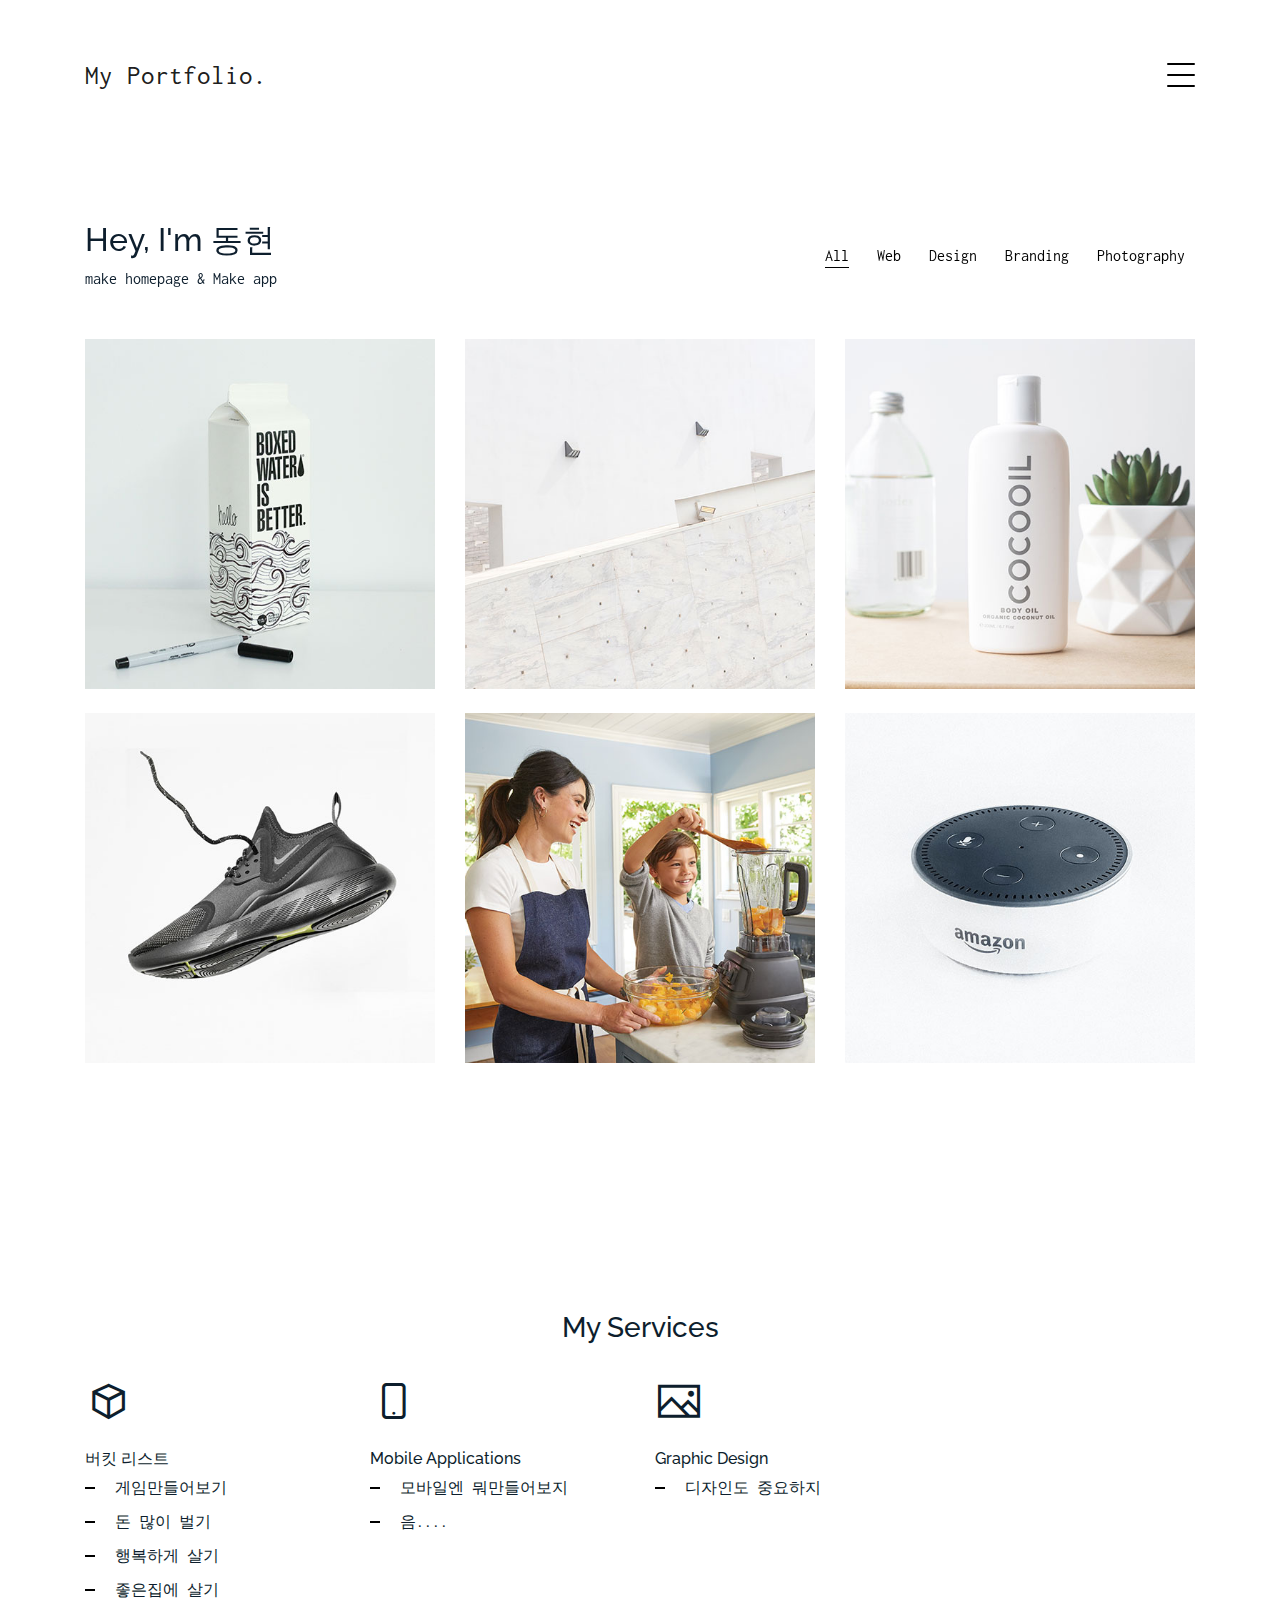
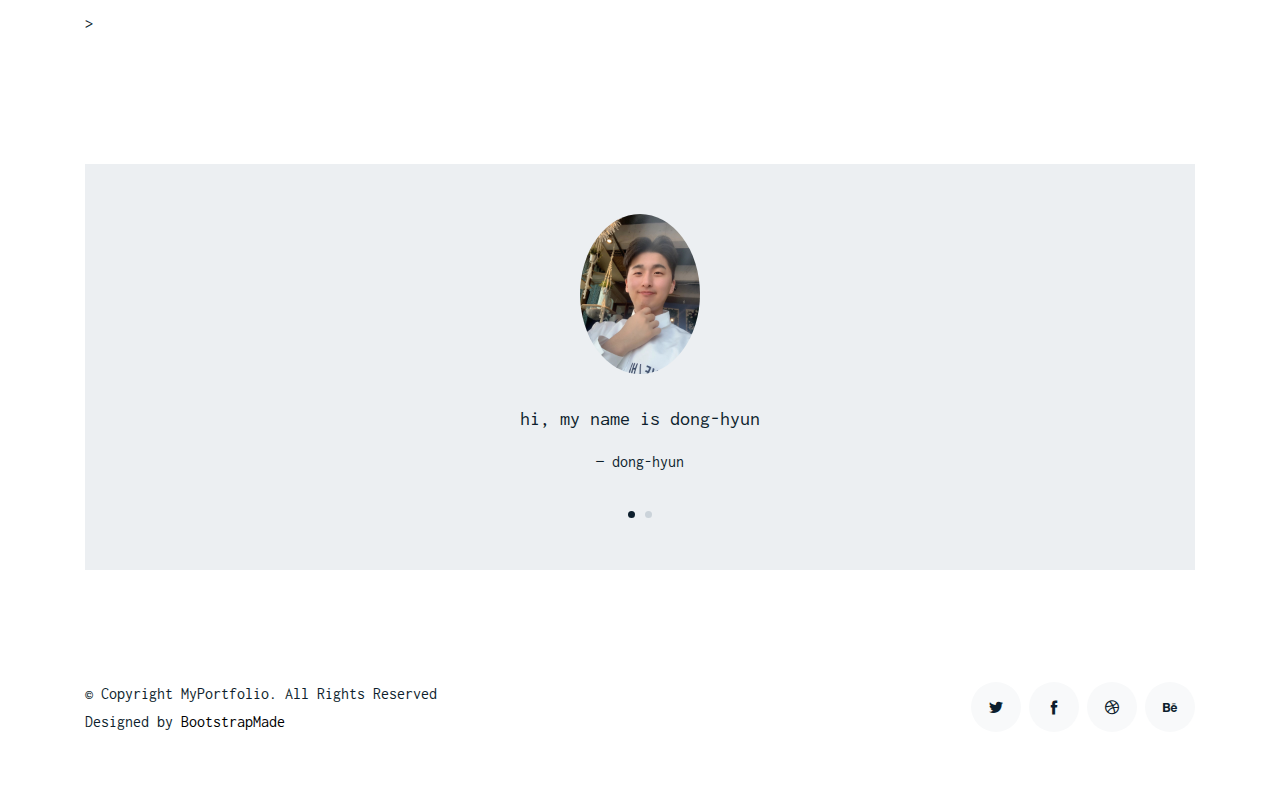
==== index.html @ f669f3fd "Update index.html" ====
<!DOCTYPE html>
<html lang="en">

<head>
  <meta charset="utf-8">
  <title>MyPortfolio</title>
  <meta content="width=device-width, initial-scale=1.0" name="viewport">
  <meta content="" name="keywords">
  <meta content="" name="description">

  <!-- Favicons -->
  <link href="img/favicon.png" rel="icon">
  <link href="img/apple-touch-icon.png" rel="apple-touch-icon">

  <!-- Google Fonts -->
  <link href="https://fonts.googleapis.com/css?family=Inconsolata:400,700|Raleway:400,700&display=swap"
    rel="stylesheet">

  <!-- Bootstrap CSS File -->
  <link href="vendor/bootstrap/css/bootstrap.min.css" rel="stylesheet">

  <!-- Vendor CSS Files -->
  <link href="vendor/icofont/icofont.min.css" rel="stylesheet">
  <link href="vendor/line-awesome/css/line-awesome.min.css" rel="stylesheet">
  <link href="vendor/aos/aos.css" rel="stylesheet">
  <link href="vendor/owlcarousel/assets/owl.carousel.min.css" rel="stylesheet">

  <!-- Template Main CSS File -->
  <link href="css/style.css" rel="stylesheet">

  <!-- =======================================================
    Template Name: MyPortfolio
    Template URL: https://bootstrapmade.com/myportfolio-bootstrap-portfolio-website-template/
    Author: BootstrapMade.com
    Author URL: https://bootstrapmade.com/
  ======================================================= -->
</head>

<body>

  <div class="collapse navbar-collapse custom-navmenu" id="main-navbar">
    <div class="container py-2 py-md-5">
      <div class="row align-items-start">
        <div class="col-md-2">
          <ul class="custom-menu">
            <li class="active"><a href="index.html">Home</a></li>
            <li><a href="about.html">About Me</a></li>
            <li><a href="services.html">Services</a></li>
            <li><a href="works.html">Works</a></li>
            <li><a href="contact.html">Contact</a></li>
          </ul>
        </div>
        <div class="col-md-6 d-none d-md-block  mr-auto">
          </div>
        </div>
        <div class="col-md-4 d-none d-md-block">
          <h3>Hire Me</h3>
         <p><a href="#">zmfktm12@naver.com</a></p>
        </div>
      </div>

    </div>
  </div>

  <nav class="navbar navbar-light custom-navbar">
    <div class="container">
      <a class="navbar-brand" href="index.html">My Portfolio.</a>

      <a href="#" class="burger" data-toggle="collapse" data-target="#main-navbar">
        <span></span>
      </a>

    </div>
  </nav>

  <main id="main">

    <div class="site-section site-portfolio">
      <div class="container">
        <div class="row mb-5 align-items-center">
          <div class="col-md-12 col-lg-6 mb-4 mb-lg-0" data-aos="fade-up">
            <h2>Hey, I'm 동현 </h2>
            <p class="mb-0"> make homepage &amp; Make app</p>
          </div>
          <div class="col-md-12 col-lg-6 text-left text-lg-right" data-aos="fade-up" data-aos-delay="100">
            <div id="filters" class="filters">
              <a href="#" data-filter="*" class="active">All</a>
              <a href="#" data-filter=".web">Web</a>
              <a href="#" data-filter=".design">Design</a>
              <a href="#" data-filter=".branding">Branding</a>
              <a href="#" data-filter=".photography">Photography</a>
            </div>
          </div>
        </div>
        <div id="portfolio-grid" class="row no-gutter" data-aos="fade-up" data-aos-delay="200">
          <div class="item web col-sm-6 col-md-4 col-lg-4 mb-4">
            <a href="work-single.html" class="item-wrap fancybox">
              <div class="work-info">
                <h3>Boxed Water</h3>
                <span>Web</span>
              </div>
              <img class="img-fluid" src="img/img_1.jpg">
            </a>
          </div>
          <div class="item photography col-sm-6 col-md-4 col-lg-4 mb-4">
            <a href="work-single.html" class="item-wrap fancybox">
              <div class="work-info">
                <h3>Build Indoo</h3>
                <span>Photography</span>
              </div>
              <img class="img-fluid" src="img/img_2.jpg">
            </a>
          </div>
          <div class="item branding col-sm-6 col-md-4 col-lg-4 mb-4">
            <a href="work-single.html" class="item-wrap fancybox">
              <div class="work-info">
                <h3>Cocooil</h3>
                <span>Branding</span>
              </div>
              <img class="img-fluid" src="img/img_3.jpg">
            </a>
          </div>
          <div class="item design col-sm-6 col-md-4 col-lg-4 mb-4">
            <a href="work-single.html" class="item-wrap fancybox">
              <div class="work-info">
                <h3>Nike Shoe</h3>
                <span>Design</span>
              </div>
              <img class="img-fluid" src="img/img_4.jpg">
            </a>
          </div>
          <div class="item photography col-sm-6 col-md-4 col-lg-4 mb-4">
            <a href="work-single.html" class="item-wrap fancybox">
              <div class="work-info">
                <h3>Kitchen Sink</h3>
                <span>Photography</span>
              </div>
              <img class="img-fluid" src="img/img_5.jpg">
            </a>
          </div>
          <div class="item branding col-sm-6 col-md-4 col-lg-4 mb-4">
            <a href="work-single.html" class="item-wrap fancybox">
              <div class="work-info">
                <h3>Amazon</h3>
                <span>brandingn</span>
              </div>
              <img class="img-fluid" src="img/img_6.jpg">
            </a>
          </div>
        </div>
      </div>
    </div>

    <div class="site-section">
      <div class="container">
        <div class="row justify-content-center text-center mb-4">
          <div class="col-5">
            <h3 class="h3 heading">My Services</h3>
          </div>
        </div>
        <div class="row">

          <div class="col-12 col-sm-6 col-md-6 col-lg-3">
            <span class="la la-cube la-3x mb-4"></span>
            <h4 class="h4 mb-2">버킷 리스트</h4>
            <ul class="list-unstyled list-line">
              <li>게임만들어보기</li>
              <li>돈 많이 벌기</li>
              <li>행복하게 살기</li>
              <li>좋은집에 살기</li>>
            </ul>
          </div>
          <div class="col-12 col-sm-6 col-md-6 col-lg-3">
            <span class="la la-mobile la-3x mb-4"></span>
            <h4 class="h4 mb-2">Mobile Applications</h4>
            <ul class="list-unstyled list-line">
              <li>모바일엔 뭐만들어보지</li>
              <li>음....</li>
            </ul>
          </div>
          <div class="col-12 col-sm-6 col-md-6 col-lg-3">
            <span class="la la-image la-3x mb-4"></span>
            <h4 class="h4 mb-2">Graphic Design</h4>
            <ul class="list-unstyled list-line">
              <li>디자인도 중요하지</li>
            </ul>
          </div>
        </div>
      </div>
    </div>

    <div class="site-section pt-0">
      <div class="container">

        <div class="owl-carousel testimonial-carousel">

          <div class="testimonial-wrap">
            <div class="testimonial">
              <img src="img/im.jpg" alt="Image" class="img-fluid">
              <blockquote>
                <p>hi, my name is dong-hyun</p>
              </blockquote>
              <p>&mdash; dong-hyun</p>
            </div>
          </div>

          <div class="testimonial-wrap">
            <div class="testimonial">
              <img src="img/you.png" alt="Image" class="img-fluid">
              <blockquote>
                <p>hi, my name is min-uk.</p>
              </blockquote>
              <p>&mdash; min-uk </p>
            </div>
          </div>

        </div>

      </div>
    </div>
  </main>
  <footer class="footer" role="contentinfo">
    <div class="container">
      <div class="row">
        <div class="col-sm-6">
          <p class="mb-1">&copy; Copyright MyPortfolio. All Rights Reserved</p>
          <div class="credits">
            <!--
              All the links in the footer should remain intact.
              You can delete the links only if you purchased the pro version.
              Licensing information: https://bootstrapmade.com/license/
              Purchase the pro version with working PHP/AJAX contact form: https://bootstrapmade.com/buy/?theme=MyPortfolio
            -->
            Designed by <a href="https://bootstrapmade.com/">BootstrapMade</a>
          </div>
        </div>
        <div class="col-sm-6 social text-md-right">
          <a href="#"><span class="icofont-twitter"></span></a>
          <a href="#"><span class="icofont-facebook"></span></a>
          <a href="#"><span class="icofont-dribbble"></span></a>
          <a href="#"><span class="icofont-behance"></span></a>
        </div>
      </div>
    </div>
  </footer>

  <!-- Vendor JS Files -->
  <script src="vendor/jquery/jquery.min.js"></script>
  <script src="vendor/jquery/jquery-migrate.min.js"></script>
  <script src="vendor/bootstrap/js/bootstrap.min.js"></script>
  <script src="vendor/easing/easing.min.js"></script>
  <script src="vendor/php-email-form/validate.js"></script>
  <script src="vendor/isotope/isotope.pkgd.min.js"></script>
  <script src="vendor/aos/aos.js"></script>
  <script src="vendor/owlcarousel/owl.carousel.min.js"></script>

  <!-- Template Main JS File -->
  <script src="js/main.js"></script>

</body>

</html>
---- vendor/line-awesome/css/line-awesome.min.css ----
.la,.lab,.lad,.lal,.lar,.las{-moz-osx-font-smoothing:grayscale;-webkit-font-smoothing:antialiased;display:inline-block;font-style:normal;font-variant:normal;text-rendering:auto;line-height:1}.la-lg{font-size:1.33333em;line-height:.75em;vertical-align:-.0667em}.la-xs{font-size:.75em}.la-sm{font-size:.875em}.la-1x{font-size:1em}.la-2x{font-size:2em}.la-3x{font-size:3em}.la-4x{font-size:4em}.la-5x{font-size:5em}.la-6x{font-size:6em}.la-7x{font-size:7em}.la-8x{font-size:8em}.la-9x{font-size:9em}.la-10x{font-size:10em}.la-fw{text-align:center;width:1.25em}.la-ul{list-style-type:none;margin-left:2.5em;padding-left:0}.la-ul>li{position:relative}.la-li{left:-2em;position:absolute;text-align:center;width:2em;line-height:inherit}.la-border{border:solid .08em #eee;border-radius:.1em;padding:.2em .25em .15em}.la-pull-left{float:left}.la-pull-right{float:right}.la.la-pull-left,.lab.la-pull-left,.lal.la-pull-left,.lar.la-pull-left,.las.la-pull-left{margin-right:.3em}.la.la-pull-right,.lab.la-pull-right,.lal.la-pull-right,.lar.la-pull-right,.las.la-pull-right{margin-left:.3em}.la-spin{-webkit-animation:la-spin 2s infinite linear;animation:la-spin 2s infinite linear}.la-pulse{-webkit-animation:la-spin 1s infinite steps(8);animation:la-spin 1s infinite steps(8)}@-webkit-keyframes la-spin{0%{-webkit-transform:rotate(0);transform:rotate(0)}100%{-webkit-transform:rotate(360deg);transform:rotate(360deg)}}@keyframes la-spin{0%{-webkit-transform:rotate(0);transform:rotate(0)}100%{-webkit-transform:rotate(360deg);transform:rotate(360deg)}}.la-rotate-90{-webkit-transform:rotate(90deg);transform:rotate(90deg)}.la-rotate-180{-webkit-transform:rotate(180deg);transform:rotate(180deg)}.la-rotate-270{-webkit-transform:rotate(270deg);transform:rotate(270deg)}.la-flip-horizontal{-webkit-transform:scale(-1,1);transform:scale(-1,1)}.la-flip-vertical{-webkit-transform:scale(1,-1);transform:scale(1,-1)}.la-flip-both,.la-flip-horizontal.la-flip-vertical{-webkit-transform:scale(-1,-1);transform:scale(-1,-1)}:root .la-flip-both,:root .la-flip-horizontal,:root .la-flip-vertical,:root .la-rotate-180,:root .la-rotate-270,:root .la-rotate-90{-webkit-filter:none;filter:none}.la-stack{display:inline-block;height:2em;line-height:2em;position:relative;vertical-align:middle;width:2.5em}.la-stack-1x,.la-stack-2x{left:0;position:absolute;text-align:center;width:100%}.la-stack-1x{line-height:inherit}.la-stack-2x{font-size:2em}.la-inverse{color:#fff}.la-500px:before{content:"\f26e"}.la-accessible-icon:before{content:"\f368"}.la-accusoft:before{content:"\f369"}.la-acquisitions-incorporated:before{content:"\f6af"}.la-ad:before{content:"\f641"}.la-address-book:before{content:"\f2b9"}.la-address-card:before{content:"\f2bb"}.la-adjust:before{content:"\f042"}.la-adn:before{content:"\f170"}.la-adobe:before{content:"\f778"}.la-adversal:before{content:"\f36a"}.la-affiliatetheme:before{content:"\f36b"}.la-air-freshener:before{content:"\f5d0"}.la-airbnb:before{content:"\f834"}.la-algolia:before{content:"\f36c"}.la-align-center:before{content:"\f037"}.la-align-justify:before{content:"\f039"}.la-align-left:before{content:"\f036"}.la-align-right:before{content:"\f038"}.la-alipay:before{content:"\f642"}.la-allergies:before{content:"\f461"}.la-amazon:before{content:"\f270"}.la-amazon-pay:before{content:"\f42c"}.la-ambulance:before{content:"\f0f9"}.la-american-sign-language-interpreting:before{content:"\f2a3"}.la-amilia:before{content:"\f36d"}.la-anchor:before{content:"\f13d"}.la-android:before{content:"\f17b"}.la-angellist:before{content:"\f209"}.la-angle-double-down:before{content:"\f103"}.la-angle-double-left:before{content:"\f100"}.la-angle-double-right:before{content:"\f101"}.la-angle-double-up:before{content:"\f102"}.la-angle-down:before{content:"\f107"}.la-angle-left:before{content:"\f104"}.la-angle-right:before{content:"\f105"}.la-angle-up:before{content:"\f106"}.la-angry:before{content:"\f556"}.la-angrycreative:before{content:"\f36e"}.la-angular:before{content:"\f420"}.la-ankh:before{content:"\f644"}.la-app-store:before{content:"\f36f"}.la-app-store-ios:before{content:"\f370"}.la-apper:before{content:"\f371"}.la-apple:before{content:"\f179"}.la-apple-alt:before{content:"\f5d1"}.la-apple-pay:before{content:"\f415"}.la-archive:before{content:"\f187"}.la-archway:before{content:"\f557"}.la-arrow-alt-circle-down:before{content:"\f358"}.la-arrow-alt-circle-left:before{content:"\f359"}.la-arrow-alt-circle-right:before{content:"\f35a"}.la-arrow-alt-circle-up:before{content:"\f35b"}.la-arrow-circle-down:before{content:"\f0ab"}.la-arrow-circle-left:before{content:"\f0a8"}.la-arrow-circle-right:before{content:"\f0a9"}.la-arrow-circle-up:before{content:"\f0aa"}.la-arrow-down:before{content:"\f063"}.la-arrow-left:before{content:"\f060"}.la-arrow-right:before{content:"\f061"}.la-arrow-up:before{content:"\f062"}.la-arrows-alt:before{content:"\f0b2"}.la-arrows-alt-h:before{content:"\f337"}.la-arrows-alt-v:before{content:"\f338"}.la-artstation:before{content:"\f77a"}.la-assistive-listening-systems:before{content:"\f2a2"}.la-asterisk:before{content:"\f069"}.la-asymmetrik:before{content:"\f372"}.la-at:before{content:"\f1fa"}.la-atlas:before{content:"\f558"}.la-atlassian:before{content:"\f77b"}.la-atom:before{content:"\f5d2"}.la-audible:before{content:"\f373"}.la-audio-description:before{content:"\f29e"}.la-autoprefixer:before{content:"\f41c"}.la-avianex:before{content:"\f374"}.la-aviato:before{content:"\f421"}.la-award:before{content:"\f559"}.la-aws:before{content:"\f375"}.la-baby:before{content:"\f77c"}.la-baby-carriage:before{content:"\f77d"}.la-backspace:before{content:"\f55a"}.la-backward:before{content:"\f04a"}.la-bacon:before{content:"\f7e5"}.la-balance-scale:before{content:"\f24e"}.la-balance-scale-left:before{content:"\f515"}.la-balance-scale-right:before{content:"\f516"}.la-ban:before{content:"\f05e"}.la-band-aid:before{content:"\f462"}.la-bandcamp:before{content:"\f2d5"}.la-barcode:before{content:"\f02a"}.la-bars:before{content:"\f0c9"}.la-baseball-ball:before{content:"\f433"}.la-basketball-ball:before{content:"\f434"}.la-bath:before{content:"\f2cd"}.la-battery-empty:before{content:"\f244"}.la-battery-full:before{content:"\f240"}.la-battery-half:before{content:"\f242"}.la-battery-quarter:before{content:"\f243"}.la-battery-three-quarters:before{content:"\f241"}.la-battle-net:before{content:"\f835"}.la-bed:before{content:"\f236"}.la-beer:before{content:"\f0fc"}.la-behance:before{content:"\f1b4"}.la-behance-square:before{content:"\f1b5"}.la-bell:before{content:"\f0f3"}.la-bell-slash:before{content:"\f1f6"}.la-bezier-curve:before{content:"\f55b"}.la-bible:before{content:"\f647"}.la-bicycle:before{content:"\f206"}.la-biking:before{content:"\f84a"}.la-bimobject:before{content:"\f378"}.la-binoculars:before{content:"\f1e5"}.la-biohazard:before{content:"\f780"}.la-birthday-cake:before{content:"\f1fd"}.la-bitbucket:before{content:"\f171"}.la-bitcoin:before{content:"\f379"}.la-bity:before{content:"\f37a"}.la-black-tie:before{content:"\f27e"}.la-blackberry:before{content:"\f37b"}.la-blender:before{content:"\f517"}.la-blender-phone:before{content:"\f6b6"}.la-blind:before{content:"\f29d"}.la-blog:before{content:"\f781"}.la-blogger:before{content:"\f37c"}.la-blogger-b:before{content:"\f37d"}.la-bluetooth:before{content:"\f293"}.la-bluetooth-b:before{content:"\f294"}.la-bold:before{content:"\f032"}.la-bolt:before{content:"\f0e7"}.la-bomb:before{content:"\f1e2"}.la-bone:before{content:"\f5d7"}.la-bong:before{content:"\f55c"}.la-book:before{content:"\f02d"}.la-book-dead:before{content:"\f6b7"}.la-book-medical:before{content:"\f7e6"}.la-book-open:before{content:"\f518"}.la-book-reader:before{content:"\f5da"}.la-bookmark:before{content:"\f02e"}.la-bootstrap:before{content:"\f836"}.la-border-all:before{content:"\f84c"}.la-border-none:before{content:"\f850"}.la-border-style:before{content:"\f853"}.la-bowling-ball:before{content:"\f436"}.la-box:before{content:"\f466"}.la-box-open:before{content:"\f49e"}.la-boxes:before{content:"\f468"}.la-braille:before{content:"\f2a1"}.la-brain:before{content:"\f5dc"}.la-bread-slice:before{content:"\f7ec"}.la-briefcase:before{content:"\f0b1"}.la-briefcase-medical:before{content:"\f469"}.la-broadcast-tower:before{content:"\f519"}.la-broom:before{content:"\f51a"}.la-brush:before{content:"\f55d"}.la-btc:before{content:"\f15a"}.la-buffer:before{content:"\f837"}.la-bug:before{content:"\f188"}.la-building:before{content:"\f1ad"}.la-bullhorn:before{content:"\f0a1"}.la-bullseye:before{content:"\f140"}.la-burn:before{content:"\f46a"}.la-buromobelexperte:before{content:"\f37f"}.la-bus:before{content:"\f207"}.la-bus-alt:before{content:"\f55e"}.la-business-time:before{content:"\f64a"}.la-buy-n-large:before{content:"\f8a6"}.la-buysellads:before{content:"\f20d"}.la-calculator:before{content:"\f1ec"}.la-calendar:before{content:"\f133"}.la-calendar-alt:before{content:"\f073"}.la-calendar-check:before{content:"\f274"}.la-calendar-day:before{content:"\f783"}.la-calendar-minus:before{content:"\f272"}.la-calendar-plus:before{content:"\f271"}.la-calendar-times:before{content:"\f273"}.la-calendar-week:before{content:"\f784"}.la-camera:before{content:"\f030"}.la-camera-retro:before{content:"\f083"}.la-campground:before{content:"\f6bb"}.la-canadian-maple-leaf:before{content:"\f785"}.la-candy-cane:before{content:"\f786"}.la-cannabis:before{content:"\f55f"}.la-capsules:before{content:"\f46b"}.la-car:before{content:"\f1b9"}.la-car-alt:before{content:"\f5de"}.la-car-battery:before{content:"\f5df"}.la-car-crash:before{content:"\f5e1"}.la-car-side:before{content:"\f5e4"}.la-caret-down:before{content:"\f0d7"}.la-caret-left:before{content:"\f0d9"}.la-caret-right:before{content:"\f0da"}.la-caret-square-down:before{content:"\f150"}.la-caret-square-left:before{content:"\f191"}.la-caret-square-right:before{content:"\f152"}.la-caret-square-up:before{content:"\f151"}.la-caret-up:before{content:"\f0d8"}.la-carrot:before{content:"\f787"}.la-cart-arrow-down:before{content:"\f218"}.la-cart-plus:before{content:"\f217"}.la-cash-register:before{content:"\f788"}.la-cat:before{content:"\f6be"}.la-cc-amazon-pay:before{content:"\f42d"}.la-cc-amex:before{content:"\f1f3"}.la-cc-apple-pay:before{content:"\f416"}.la-cc-diners-club:before{content:"\f24c"}.la-cc-discover:before{content:"\f1f2"}.la-cc-jcb:before{content:"\f24b"}.la-cc-mastercard:before{content:"\f1f1"}.la-cc-paypal:before{content:"\f1f4"}.la-cc-stripe:before{content:"\f1f5"}.la-cc-visa:before{content:"\f1f0"}.la-centercode:before{content:"\f380"}.la-centos:before{content:"\f789"}.la-certificate:before{content:"\f0a3"}.la-chair:before{content:"\f6c0"}.la-chalkboard:before{content:"\f51b"}.la-chalkboard-teacher:before{content:"\f51c"}.la-charging-station:before{content:"\f5e7"}.la-chart-area:before{content:"\f1fe"}.la-chart-bar:before{content:"\f080"}.la-chart-line:before{content:"\f201"}.la-chart-pie:before{content:"\f200"}.la-check:before{content:"\f00c"}.la-check-circle:before{content:"\f058"}.la-check-double:before{content:"\f560"}.la-check-square:before{content:"\f14a"}.la-cheese:before{content:"\f7ef"}.la-chess:before{content:"\f439"}.la-chess-bishop:before{content:"\f43a"}.la-chess-board:before{content:"\f43c"}.la-chess-king:before{content:"\f43f"}.la-chess-knight:before{content:"\f441"}.la-chess-pawn:before{content:"\f443"}.la-chess-queen:before{content:"\f445"}.la-chess-rook:before{content:"\f447"}.la-chevron-circle-down:before{content:"\f13a"}.la-chevron-circle-left:before{content:"\f137"}.la-chevron-circle-right:before{content:"\f138"}.la-chevron-circle-up:before{content:"\f139"}.la-chevron-down:before{content:"\f078"}.la-chevron-left:before{content:"\f053"}.la-chevron-right:before{content:"\f054"}.la-chevron-up:before{content:"\f077"}.la-child:before{content:"\f1ae"}.la-chrome:before{content:"\f268"}.la-chromecast:before{content:"\f838"}.la-church:before{content:"\f51d"}.la-circle:before{content:"\f111"}.la-circle-notch:before{content:"\f1ce"}.la-city:before{content:"\f64f"}.la-clinic-medical:before{content:"\f7f2"}.la-clipboard:before{content:"\f328"}.la-clipboard-check:before{content:"\f46c"}.la-clipboard-list:before{content:"\f46d"}.la-clock:before{content:"\f017"}.la-clone:before{content:"\f24d"}.la-closed-captioning:before{content:"\f20a"}.la-cloud:before{content:"\f0c2"}.la-cloud-download-alt:before{content:"\f381"}.la-cloud-meatball:before{content:"\f73b"}.la-cloud-moon:before{content:"\f6c3"}.la-cloud-moon-rain:before{content:"\f73c"}.la-cloud-rain:before{content:"\f73d"}.la-cloud-showers-heavy:before{content:"\f740"}.la-cloud-sun:before{content:"\f6c4"}.la-cloud-sun-rain:before{content:"\f743"}.la-cloud-upload-alt:before{content:"\f382"}.la-cloudscale:before{content:"\f383"}.la-cloudsmith:before{content:"\f384"}.la-cloudversify:before{content:"\f385"}.la-cocktail:before{content:"\f561"}.la-code:before{content:"\f121"}.la-code-branch:before{content:"\f126"}.la-codepen:before{content:"\f1cb"}.la-codiepie:before{content:"\f284"}.la-coffee:before{content:"\f0f4"}.la-cog:before{content:"\f013"}.la-cogs:before{content:"\f085"}.la-coins:before{content:"\f51e"}.la-columns:before{content:"\f0db"}.la-comment:before{content:"\f075"}.la-comment-alt:before{content:"\f27a"}.la-comment-dollar:before{content:"\f651"}.la-comment-dots:before{content:"\f4ad"}.la-comment-medical:before{content:"\f7f5"}.la-comment-slash:before{content:"\f4b3"}.la-comments:before{content:"\f086"}.la-comments-dollar:before{content:"\f653"}.la-compact-disc:before{content:"\f51f"}.la-compass:before{content:"\f14e"}.la-compress:before{content:"\f066"}.la-compress-arrows-alt:before{content:"\f78c"}.la-concierge-bell:before{content:"\f562"}.la-confluence:before{content:"\f78d"}.la-connectdevelop:before{content:"\f20e"}.la-contao:before{content:"\f26d"}.la-cookie:before{content:"\f563"}.la-cookie-bite:before{content:"\f564"}.la-copy:before{content:"\f0c5"}.la-copyright:before{content:"\f1f9"}.la-cotton-bureau:before{content:"\f89e"}.la-couch:before{content:"\f4b8"}.la-cpanel:before{content:"\f388"}.la-creative-commons:before{content:"\f25e"}.la-creative-commons-by:before{content:"\f4e7"}.la-creative-commons-nc:before{content:"\f4e8"}.la-creative-commons-nc-eu:before{content:"\f4e9"}.la-creative-commons-nc-jp:before{content:"\f4ea"}.la-creative-commons-nd:before{content:"\f4eb"}.la-creative-commons-pd:before{content:"\f4ec"}.la-creative-commons-pd-alt:before{content:"\f4ed"}.la-creative-commons-remix:before{content:"\f4ee"}.la-creative-commons-sa:before{content:"\f4ef"}.la-creative-commons-sampling:before{content:"\f4f0"}.la-creative-commons-sampling-plus:before{content:"\f4f1"}.la-creative-commons-share:before{content:"\f4f2"}.la-creative-commons-zero:before{content:"\f4f3"}.la-credit-card:before{content:"\f09d"}.la-critical-role:before{content:"\f6c9"}.la-crop:before{content:"\f125"}.la-crop-alt:before{content:"\f565"}.la-cross:before{content:"\f654"}.la-crosshairs:before{content:"\f05b"}.la-crow:before{content:"\f520"}.la-crown:before{content:"\f521"}.la-crutch:before{content:"\f7f7"}.la-css3:before{content:"\f13c"}.la-css3-alt:before{content:"\f38b"}.la-cube:before{content:"\f1b2"}.la-cubes:before{content:"\f1b3"}.la-cut:before{content:"\f0c4"}.la-cuttlefish:before{content:"\f38c"}.la-d-and-d:before{content:"\f38d"}.la-d-and-d-beyond:before{content:"\f6ca"}.la-dashcube:before{content:"\f210"}.la-database:before{content:"\f1c0"}.la-deaf:before{content:"\f2a4"}.la-delicious:before{content:"\f1a5"}.la-democrat:before{content:"\f747"}.la-deploydog:before{content:"\f38e"}.la-deskpro:before{content:"\f38f"}.la-desktop:before{content:"\f108"}.la-dev:before{content:"\f6cc"}.la-deviantart:before{content:"\f1bd"}.la-dharmachakra:before{content:"\f655"}.la-dhl:before{content:"\f790"}.la-diagnoses:before{content:"\f470"}.la-diaspora:before{content:"\f791"}.la-dice:before{content:"\f522"}.la-dice-d20:before{content:"\f6cf"}.la-dice-d6:before{content:"\f6d1"}.la-dice-five:before{content:"\f523"}.la-dice-four:before{content:"\f524"}.la-dice-one:before{content:"\f525"}.la-dice-six:before{content:"\f526"}.la-dice-three:before{content:"\f527"}.la-dice-two:before{content:"\f528"}.la-digg:before{content:"\f1a6"}.la-digital-ocean:before{content:"\f391"}.la-digital-tachograph:before{content:"\f566"}.la-directions:before{content:"\f5eb"}.la-discord:before{content:"\f392"}.la-discourse:before{content:"\f393"}.la-divide:before{content:"\f529"}.la-dizzy:before{content:"\f567"}.la-dna:before{content:"\f471"}.la-dochub:before{content:"\f394"}.la-docker:before{content:"\f395"}.la-dog:before{content:"\f6d3"}.la-dollar-sign:before{content:"\f155"}.la-dolly:before{content:"\f472"}.la-dolly-flatbed:before{content:"\f474"}.la-donate:before{content:"\f4b9"}.la-door-closed:before{content:"\f52a"}.la-door-open:before{content:"\f52b"}.la-dot-circle:before{content:"\f192"}.la-dove:before{content:"\f4ba"}.la-download:before{content:"\f019"}.la-draft2digital:before{content:"\f396"}.la-drafting-compass:before{content:"\f568"}.la-dragon:before{content:"\f6d5"}.la-draw-polygon:before{content:"\f5ee"}.la-dribbble:before{content:"\f17d"}.la-dribbble-square:before{content:"\f397"}.la-dropbox:before{content:"\f16b"}.la-drum:before{content:"\f569"}.la-drum-steelpan:before{content:"\f56a"}.la-drumstick-bite:before{content:"\f6d7"}.la-drupal:before{content:"\f1a9"}.la-dumbbell:before{content:"\f44b"}.la-dumpster:before{content:"\f793"}.la-dumpster-fire:before{content:"\f794"}.la-dungeon:before{content:"\f6d9"}.la-dyalog:before{content:"\f399"}.la-earlybirds:before{content:"\f39a"}.la-ebay:before{content:"\f4f4"}.la-edge:before{content:"\f282"}.la-edit:before{content:"\f044"}.la-egg:before{content:"\f7fb"}.la-eject:before{content:"\f052"}.la-elementor:before{content:"\f430"}.la-ellipsis-h:before{content:"\f141"}.la-ellipsis-v:before{content:"\f142"}.la-ello:before{content:"\f5f1"}.la-ember:before{content:"\f423"}.la-empire:before{content:"\f1d1"}.la-envelope:before{content:"\f0e0"}.la-envelope-open:before{content:"\f2b6"}.la-envelope-open-text:before{content:"\f658"}.la-envelope-square:before{content:"\f199"}.la-envira:before{content:"\f299"}.la-equals:before{content:"\f52c"}.la-eraser:before{content:"\f12d"}.la-erlang:before{content:"\f39d"}.la-ethereum:before{content:"\f42e"}.la-ethernet:before{content:"\f796"}.la-etsy:before{content:"\f2d7"}.la-euro-sign:before{content:"\f153"}.la-evernote:before{content:"\f839"}.la-exchange-alt:before{content:"\f362"}.la-exclamation:before{content:"\f12a"}.la-exclamation-circle:before{content:"\f06a"}.la-exclamation-triangle:before{content:"\f071"}.la-expand:before{content:"\f065"}.la-expand-arrows-alt:before{content:"\f31e"}.la-expeditedssl:before{content:"\f23e"}.la-external-link-alt:before{content:"\f35d"}.la-external-link-square-alt:before{content:"\f360"}.la-eye:before{content:"\f06e"}.la-eye-dropper:before{content:"\f1fb"}.la-eye-slash:before{content:"\f070"}.la-facebook:before{content:"\f09a"}.la-facebook-f:before{content:"\f39e"}.la-facebook-messenger:before{content:"\f39f"}.la-facebook-square:before{content:"\f082"}.la-fan:before{content:"\f863"}.la-fantasy-flight-games:before{content:"\f6dc"}.la-fast-backward:before{content:"\f049"}.la-fast-forward:before{content:"\f050"}.la-fax:before{content:"\f1ac"}.la-feather:before{content:"\f52d"}.la-feather-alt:before{content:"\f56b"}.la-fedex:before{content:"\f797"}.la-fedora:before{content:"\f798"}.la-female:before{content:"\f182"}.la-fighter-jet:before{content:"\f0fb"}.la-figma:before{content:"\f799"}.la-file:before{content:"\f15b"}.la-file-alt:before{content:"\f15c"}.la-file-archive:before{content:"\f1c6"}.la-file-audio:before{content:"\f1c7"}.la-file-code:before{content:"\f1c9"}.la-file-contract:before{content:"\f56c"}.la-file-csv:before{content:"\f6dd"}.la-file-download:before{content:"\f56d"}.la-file-excel:before{content:"\f1c3"}.la-file-export:before{content:"\f56e"}.la-file-image:before{content:"\f1c5"}.la-file-import:before{content:"\f56f"}.la-file-invoice:before{content:"\f570"}.la-file-invoice-dollar:before{content:"\f571"}.la-file-medical:before{content:"\f477"}.la-file-medical-alt:before{content:"\f478"}.la-file-pdf:before{content:"\f1c1"}.la-file-powerpoint:before{content:"\f1c4"}.la-file-prescription:before{content:"\f572"}.la-file-signature:before{content:"\f573"}.la-file-upload:before{content:"\f574"}.la-file-video:before{content:"\f1c8"}.la-file-word:before{content:"\f1c2"}.la-fill:before{content:"\f575"}.la-fill-drip:before{content:"\f576"}.la-film:before{content:"\f008"}.la-filter:before{content:"\f0b0"}.la-fingerprint:before{content:"\f577"}.la-fire:before{content:"\f06d"}.la-fire-alt:before{content:"\f7e4"}.la-fire-extinguisher:before{content:"\f134"}.la-firefox:before{content:"\f269"}.la-first-aid:before{content:"\f479"}.la-first-order:before{content:"\f2b0"}.la-first-order-alt:before{content:"\f50a"}.la-firstdraft:before{content:"\f3a1"}.la-fish:before{content:"\f578"}.la-fist-raised:before{content:"\f6de"}.la-flag:before{content:"\f024"}.la-flag-checkered:before{content:"\f11e"}.la-flag-usa:before{content:"\f74d"}.la-flask:before{content:"\f0c3"}.la-flickr:before{content:"\f16e"}.la-flipboard:before{content:"\f44d"}.la-flushed:before{content:"\f579"}.la-fly:before{content:"\f417"}.la-folder:before{content:"\f07b"}.la-folder-minus:before{content:"\f65d"}.la-folder-open:before{content:"\f07c"}.la-folder-plus:before{content:"\f65e"}.la-font:before{content:"\f031"}.la-font-awesome:before{content:"\f2b4"}.la-font-awesome-alt:before{content:"\f35c"}.la-font-awesome-flag:before{content:"\f425"}.la-font-awesome-logo-full:before{content:"\f4e6"}.la-fonticons:before{content:"\f280"}.la-fonticons-fi:before{content:"\f3a2"}.la-football-ball:before{content:"\f44e"}.la-fort-awesome:before{content:"\f286"}.la-fort-awesome-alt:before{content:"\f3a3"}.la-forumbee:before{content:"\f211"}.la-forward:before{content:"\f04e"}.la-foursquare:before{content:"\f180"}.la-free-code-camp:before{content:"\f2c5"}.la-freebsd:before{content:"\f3a4"}.la-frog:before{content:"\f52e"}.la-frown:before{content:"\f119"}.la-frown-open:before{content:"\f57a"}.la-fulcrum:before{content:"\f50b"}.la-funnel-dollar:before{content:"\f662"}.la-futbol:before{content:"\f1e3"}.la-galactic-republic:before{content:"\f50c"}.la-galactic-senate:before{content:"\f50d"}.la-gamepad:before{content:"\f11b"}.la-gas-pump:before{content:"\f52f"}.la-gavel:before{content:"\f0e3"}.la-gem:before{content:"\f3a5"}.la-genderless:before{content:"\f22d"}.la-get-pocket:before{content:"\f265"}.la-gg:before{content:"\f260"}.la-gg-circle:before{content:"\f261"}.la-ghost:before{content:"\f6e2"}.la-gift:before{content:"\f06b"}.la-gifts:before{content:"\f79c"}.la-git:before{content:"\f1d3"}.la-git-alt:before{content:"\f841"}.la-git-square:before{content:"\f1d2"}.la-github:before{content:"\f09b"}.la-github-alt:before{content:"\f113"}.la-github-square:before{content:"\f092"}.la-gitkraken:before{content:"\f3a6"}.la-gitlab:before{content:"\f296"}.la-gitter:before{content:"\f426"}.la-glass-cheers:before{content:"\f79f"}.la-glass-martini:before{content:"\f000"}.la-glass-martini-alt:before{content:"\f57b"}.la-glass-whiskey:before{content:"\f7a0"}.la-glasses:before{content:"\f530"}.la-glide:before{content:"\f2a5"}.la-glide-g:before{content:"\f2a6"}.la-globe:before{content:"\f0ac"}.la-globe-africa:before{content:"\f57c"}.la-globe-americas:before{content:"\f57d"}.la-globe-asia:before{content:"\f57e"}.la-globe-europe:before{content:"\f7a2"}.la-gofore:before{content:"\f3a7"}.la-golf-ball:before{content:"\f450"}.la-goodreads:before{content:"\f3a8"}.la-goodreads-g:before{content:"\f3a9"}.la-google:before{content:"\f1a0"}.la-google-drive:before{content:"\f3aa"}.la-google-play:before{content:"\f3ab"}.la-google-plus:before{content:"\f2b3"}.la-google-plus-g:before{content:"\f0d5"}.la-google-plus-square:before{content:"\f0d4"}.la-google-wallet:before{content:"\f1ee"}.la-gopuram:before{content:"\f664"}.la-graduation-cap:before{content:"\f19d"}.la-gratipay:before{content:"\f184"}.la-grav:before{content:"\f2d6"}.la-greater-than:before{content:"\f531"}.la-greater-than-equal:before{content:"\f532"}.la-grimace:before{content:"\f57f"}.la-grin:before{content:"\f580"}.la-grin-alt:before{content:"\f581"}.la-grin-beam:before{content:"\f582"}.la-grin-beam-sweat:before{content:"\f583"}.la-grin-hearts:before{content:"\f584"}.la-grin-squint:before{content:"\f585"}.la-grin-squint-tears:before{content:"\f586"}.la-grin-stars:before{content:"\f587"}.la-grin-tears:before{content:"\f588"}.la-grin-tongue:before{content:"\f589"}.la-grin-tongue-squint:before{content:"\f58a"}.la-grin-tongue-wink:before{content:"\f58b"}.la-grin-wink:before{content:"\f58c"}.la-grip-horizontal:before{content:"\f58d"}.la-grip-lines:before{content:"\f7a4"}.la-grip-lines-vertical:before{content:"\f7a5"}.la-grip-vertical:before{content:"\f58e"}.la-gripfire:before{content:"\f3ac"}.la-grunt:before{content:"\f3ad"}.la-guitar:before{content:"\f7a6"}.la-gulp:before{content:"\f3ae"}.la-h-square:before{content:"\f0fd"}.la-hacker-news:before{content:"\f1d4"}.la-hacker-news-square:before{content:"\f3af"}.la-hackerrank:before{content:"\f5f7"}.la-hamburger:before{content:"\f805"}.la-hammer:before{content:"\f6e3"}.la-hamsa:before{content:"\f665"}.la-hand-holding:before{content:"\f4bd"}.la-hand-holding-heart:before{content:"\f4be"}.la-hand-holding-usd:before{content:"\f4c0"}.la-hand-lizard:before{content:"\f258"}.la-hand-middle-finger:before{content:"\f806"}.la-hand-paper:before{content:"\f256"}.la-hand-peace:before{content:"\f25b"}.la-hand-point-down:before{content:"\f0a7"}.la-hand-point-left:before{content:"\f0a5"}.la-hand-point-right:before{content:"\f0a4"}.la-hand-point-up:before{content:"\f0a6"}.la-hand-pointer:before{content:"\f25a"}.la-hand-rock:before{content:"\f255"}.la-hand-scissors:before{content:"\f257"}.la-hand-spock:before{content:"\f259"}.la-hands:before{content:"\f4c2"}.la-hands-helping:before{content:"\f4c4"}.la-handshake:before{content:"\f2b5"}.la-hanukiah:before{content:"\f6e6"}.la-hard-hat:before{content:"\f807"}.la-hashtag:before{content:"\f292"}.la-hat-cowboy:before{content:"\f8c0"}.la-hat-cowboy-side:before{content:"\f8c1"}.la-hat-wizard:before{content:"\f6e8"}.la-haykal:before{content:"\f666"}.la-hdd:before{content:"\f0a0"}.la-heading:before{content:"\f1dc"}.la-headphones:before{content:"\f025"}.la-headphones-alt:before{content:"\f58f"}.la-headset:before{content:"\f590"}.la-heart:before{content:"\f004"}.la-heart-broken:before{content:"\f7a9"}.la-heartbeat:before{content:"\f21e"}.la-helicopter:before{content:"\f533"}.la-highlighter:before{content:"\f591"}.la-hiking:before{content:"\f6ec"}.la-hippo:before{content:"\f6ed"}.la-hips:before{content:"\f452"}.la-hire-a-helper:before{content:"\f3b0"}.la-history:before{content:"\f1da"}.la-hockey-puck:before{content:"\f453"}.la-holly-berry:before{content:"\f7aa"}.la-home:before{content:"\f015"}.la-hooli:before{content:"\f427"}.la-hornbill:before{content:"\f592"}.la-horse:before{content:"\f6f0"}.la-horse-head:before{content:"\f7ab"}.la-hospital:before{content:"\f0f8"}.la-hospital-alt:before{content:"\f47d"}.la-hospital-symbol:before{content:"\f47e"}.la-hot-tub:before{content:"\f593"}.la-hotdog:before{content:"\f80f"}.la-hotel:before{content:"\f594"}.la-hotjar:before{content:"\f3b1"}.la-hourglass:before{content:"\f254"}.la-hourglass-end:before{content:"\f253"}.la-hourglass-half:before{content:"\f252"}.la-hourglass-start:before{content:"\f251"}.la-house-damage:before{content:"\f6f1"}.la-houzz:before{content:"\f27c"}.la-hryvnia:before{content:"\f6f2"}.la-html5:before{content:"\f13b"}.la-hubspot:before{content:"\f3b2"}.la-i-cursor:before{content:"\f246"}.la-ice-cream:before{content:"\f810"}.la-icicles:before{content:"\f7ad"}.la-icons:before{content:"\f86d"}.la-id-badge:before{content:"\f2c1"}.la-id-card:before{content:"\f2c2"}.la-id-card-alt:before{content:"\f47f"}.la-igloo:before{content:"\f7ae"}.la-image:before{content:"\f03e"}.la-images:before{content:"\f302"}.la-imdb:before{content:"\f2d8"}.la-inbox:before{content:"\f01c"}.la-indent:before{content:"\f03c"}.la-industry:before{content:"\f275"}.la-infinity:before{content:"\f534"}.la-info:before{content:"\f129"}.la-info-circle:before{content:"\f05a"}.la-instagram:before{content:"\f16d"}.la-intercom:before{content:"\f7af"}.la-internet-explorer:before{content:"\f26b"}.la-invision:before{content:"\f7b0"}.la-ioxhost:before{content:"\f208"}.la-italic:before{content:"\f033"}.la-itch-io:before{content:"\f83a"}.la-itunes:before{content:"\f3b4"}.la-itunes-note:before{content:"\f3b5"}.la-java:before{content:"\f4e4"}.la-jedi:before{content:"\f669"}.la-jedi-order:before{content:"\f50e"}.la-jenkins:before{content:"\f3b6"}.la-jira:before{content:"\f7b1"}.la-joget:before{content:"\f3b7"}.la-joint:before{content:"\f595"}.la-joomla:before{content:"\f1aa"}.la-journal-whills:before{content:"\f66a"}.la-js:before{content:"\f3b8"}.la-js-square:before{content:"\f3b9"}.la-jsfiddle:before{content:"\f1cc"}.la-kaaba:before{content:"\f66b"}.la-kaggle:before{content:"\f5fa"}.la-key:before{content:"\f084"}.la-keybase:before{content:"\f4f5"}.la-keyboard:before{content:"\f11c"}.la-keycdn:before{content:"\f3ba"}.la-khanda:before{content:"\f66d"}.la-kickstarter:before{content:"\f3bb"}.la-kickstarter-k:before{content:"\f3bc"}.la-kiss:before{content:"\f596"}.la-kiss-beam:before{content:"\f597"}.la-kiss-wink-heart:before{content:"\f598"}.la-kiwi-bird:before{content:"\f535"}.la-korvue:before{content:"\f42f"}.la-landmark:before{content:"\f66f"}.la-language:before{content:"\f1ab"}.la-laptop:before{content:"\f109"}.la-laptop-code:before{content:"\f5fc"}.la-laptop-medical:before{content:"\f812"}.la-laravel:before{content:"\f3bd"}.la-lastfm:before{content:"\f202"}.la-lastfm-square:before{content:"\f203"}.la-laugh:before{content:"\f599"}.la-laugh-beam:before{content:"\f59a"}.la-laugh-squint:before{content:"\f59b"}.la-laugh-wink:before{content:"\f59c"}.la-layer-group:before{content:"\f5fd"}.la-leaf:before{content:"\f06c"}.la-leanpub:before{content:"\f212"}.la-lemon:before{content:"\f094"}.la-less:before{content:"\f41d"}.la-less-than:before{content:"\f536"}.la-less-than-equal:before{content:"\f537"}.la-level-down-alt:before{content:"\f3be"}.la-level-up-alt:before{content:"\f3bf"}.la-life-ring:before{content:"\f1cd"}.la-lightbulb:before{content:"\f0eb"}.la-line:before{content:"\f3c0"}.la-link:before{content:"\f0c1"}.la-linkedin:before{content:"\f08c"}.la-linkedin-in:before{content:"\f0e1"}.la-linode:before{content:"\f2b8"}.la-linux:before{content:"\f17c"}.la-lira-sign:before{content:"\f195"}.la-list:before{content:"\f03a"}.la-list-alt:before{content:"\f022"}.la-list-ol:before{content:"\f0cb"}.la-list-ul:before{content:"\f0ca"}.la-location-arrow:before{content:"\f124"}.la-lock:before{content:"\f023"}.la-lock-open:before{content:"\f3c1"}.la-long-arrow-alt-down:before{content:"\f309"}.la-long-arrow-alt-left:before{content:"\f30a"}.la-long-arrow-alt-right:before{content:"\f30b"}.la-long-arrow-alt-up:before{content:"\f30c"}.la-low-vision:before{content:"\f2a8"}.la-luggage-cart:before{content:"\f59d"}.la-lyft:before{content:"\f3c3"}.la-magento:before{content:"\f3c4"}.la-magic:before{content:"\f0d0"}.la-magnet:before{content:"\f076"}.la-mail-bulk:before{content:"\f674"}.la-mailchimp:before{content:"\f59e"}.la-male:before{content:"\f183"}.la-mandalorian:before{content:"\f50f"}.la-map:before{content:"\f279"}.la-map-marked:before{content:"\f59f"}.la-map-marked-alt:before{content:"\f5a0"}.la-map-marker:before{content:"\f041"}.la-map-marker-alt:before{content:"\f3c5"}.la-map-pin:before{content:"\f276"}.la-map-signs:before{content:"\f277"}.la-markdown:before{content:"\f60f"}.la-marker:before{content:"\f5a1"}.la-mars:before{content:"\f222"}.la-mars-double:before{content:"\f227"}.la-mars-stroke:before{content:"\f229"}.la-mars-stroke-h:before{content:"\f22b"}.la-mars-stroke-v:before{content:"\f22a"}.la-mask:before{content:"\f6fa"}.la-mastodon:before{content:"\f4f6"}.la-maxcdn:before{content:"\f136"}.la-mdb:before{content:"\f8ca"}.la-medal:before{content:"\f5a2"}.la-medapps:before{content:"\f3c6"}.la-medium:before{content:"\f23a"}.la-medium-m:before{content:"\f3c7"}.la-medkit:before{content:"\f0fa"}.la-medrt:before{content:"\f3c8"}.la-meetup:before{content:"\f2e0"}.la-megaport:before{content:"\f5a3"}.la-meh:before{content:"\f11a"}.la-meh-blank:before{content:"\f5a4"}.la-meh-rolling-eyes:before{content:"\f5a5"}.la-memory:before{content:"\f538"}.la-mendeley:before{content:"\f7b3"}.la-menorah:before{content:"\f676"}.la-mercury:before{content:"\f223"}.la-meteor:before{content:"\f753"}.la-microchip:before{content:"\f2db"}.la-microphone:before{content:"\f130"}.la-microphone-alt:before{content:"\f3c9"}.la-microphone-alt-slash:before{content:"\f539"}.la-microphone-slash:before{content:"\f131"}.la-microscope:before{content:"\f610"}.la-microsoft:before{content:"\f3ca"}.la-minus:before{content:"\f068"}.la-minus-circle:before{content:"\f056"}.la-minus-square:before{content:"\f146"}.la-mitten:before{content:"\f7b5"}.la-mix:before{content:"\f3cb"}.la-mixcloud:before{content:"\f289"}.la-mizuni:before{content:"\f3cc"}.la-mobile:before{content:"\f10b"}.la-mobile-alt:before{content:"\f3cd"}.la-modx:before{content:"\f285"}.la-monero:before{content:"\f3d0"}.la-money-bill:before{content:"\f0d6"}.la-money-bill-alt:before{content:"\f3d1"}.la-money-bill-wave:before{content:"\f53a"}.la-money-bill-wave-alt:before{content:"\f53b"}.la-money-check:before{content:"\f53c"}.la-money-check-alt:before{content:"\f53d"}.la-monument:before{content:"\f5a6"}.la-moon:before{content:"\f186"}.la-mortar-pestle:before{content:"\f5a7"}.la-mosque:before{content:"\f678"}.la-motorcycle:before{content:"\f21c"}.la-mountain:before{content:"\f6fc"}.la-mouse:before{content:"\f8cc"}.la-mouse-pointer:before{content:"\f245"}.la-mug-hot:before{content:"\f7b6"}.la-music:before{content:"\f001"}.la-napster:before{content:"\f3d2"}.la-neos:before{content:"\f612"}.la-network-wired:before{content:"\f6ff"}.la-neuter:before{content:"\f22c"}.la-newspaper:before{content:"\f1ea"}.la-nimblr:before{content:"\f5a8"}.la-node:before{content:"\f419"}.la-node-js:before{content:"\f3d3"}.la-not-equal:before{content:"\f53e"}.la-notes-medical:before{content:"\f481"}.la-npm:before{content:"\f3d4"}.la-ns8:before{content:"\f3d5"}.la-nutritionix:before{content:"\f3d6"}.la-object-group:before{content:"\f247"}.la-object-ungroup:before{content:"\f248"}.la-odnoklassniki:before{content:"\f263"}.la-odnoklassniki-square:before{content:"\f264"}.la-oil-can:before{content:"\f613"}.la-old-republic:before{content:"\f510"}.la-om:before{content:"\f679"}.la-opencart:before{content:"\f23d"}.la-openid:before{content:"\f19b"}.la-opera:before{content:"\f26a"}.la-optin-monster:before{content:"\f23c"}.la-orcid:before{content:"\f8d2"}.la-osi:before{content:"\f41a"}.la-otter:before{content:"\f700"}.la-outdent:before{content:"\f03b"}.la-page4:before{content:"\f3d7"}.la-pagelines:before{content:"\f18c"}.la-pager:before{content:"\f815"}.la-paint-brush:before{content:"\f1fc"}.la-paint-roller:before{content:"\f5aa"}.la-palette:before{content:"\f53f"}.la-palfed:before{content:"\f3d8"}.la-pallet:before{content:"\f482"}.la-paper-plane:before{content:"\f1d8"}.la-paperclip:before{content:"\f0c6"}.la-parachute-box:before{content:"\f4cd"}.la-paragraph:before{content:"\f1dd"}.la-parking:before{content:"\f540"}.la-passport:before{content:"\f5ab"}.la-pastafarianism:before{content:"\f67b"}.la-paste:before{content:"\f0ea"}.la-patreon:before{content:"\f3d9"}.la-pause:before{content:"\f04c"}.la-pause-circle:before{content:"\f28b"}.la-paw:before{content:"\f1b0"}.la-paypal:before{content:"\f1ed"}.la-peace:before{content:"\f67c"}.la-pen:before{content:"\f304"}.la-pen-alt:before{content:"\f305"}.la-pen-fancy:before{content:"\f5ac"}.la-pen-nib:before{content:"\f5ad"}.la-pen-square:before{content:"\f14b"}.la-pencil-alt:before{content:"\f303"}.la-pencil-ruler:before{content:"\f5ae"}.la-penny-arcade:before{content:"\f704"}.la-people-carry:before{content:"\f4ce"}.la-pepper-hot:before{content:"\f816"}.la-percent:before{content:"\f295"}.la-percentage:before{content:"\f541"}.la-periscope:before{content:"\f3da"}.la-person-booth:before{content:"\f756"}.la-phabricator:before{content:"\f3db"}.la-phoenix-framework:before{content:"\f3dc"}.la-phoenix-squadron:before{content:"\f511"}.la-phone:before{content:"\f095"}.la-phone-alt:before{content:"\f879"}.la-phone-slash:before{content:"\f3dd"}.la-phone-square:before{content:"\f098"}.la-phone-square-alt:before{content:"\f87b"}.la-phone-volume:before{content:"\f2a0"}.la-photo-video:before{content:"\f87c"}.la-php:before{content:"\f457"}.la-pied-piper:before{content:"\f2ae"}.la-pied-piper-alt:before{content:"\f1a8"}.la-pied-piper-hat:before{content:"\f4e5"}.la-pied-piper-pp:before{content:"\f1a7"}.la-piggy-bank:before{content:"\f4d3"}.la-pills:before{content:"\f484"}.la-pinterest:before{content:"\f0d2"}.la-pinterest-p:before{content:"\f231"}.la-pinterest-square:before{content:"\f0d3"}.la-pizza-slice:before{content:"\f818"}.la-place-of-worship:before{content:"\f67f"}.la-plane:before{content:"\f072"}.la-plane-arrival:before{content:"\f5af"}.la-plane-departure:before{content:"\f5b0"}.la-play:before{content:"\f04b"}.la-play-circle:before{content:"\f144"}.la-playstation:before{content:"\f3df"}.la-plug:before{content:"\f1e6"}.la-plus:before{content:"\f067"}.la-plus-circle:before{content:"\f055"}.la-plus-square:before{content:"\f0fe"}.la-podcast:before{content:"\f2ce"}.la-poll:before{content:"\f681"}.la-poll-h:before{content:"\f682"}.la-poo:before{content:"\f2fe"}.la-poo-storm:before{content:"\f75a"}.la-poop:before{content:"\f619"}.la-portrait:before{content:"\f3e0"}.la-pound-sign:before{content:"\f154"}.la-power-off:before{content:"\f011"}.la-pray:before{content:"\f683"}.la-praying-hands:before{content:"\f684"}.la-prescription:before{content:"\f5b1"}.la-prescription-bottle:before{content:"\f485"}.la-prescription-bottle-alt:before{content:"\f486"}.la-print:before{content:"\f02f"}.la-procedures:before{content:"\f487"}.la-product-hunt:before{content:"\f288"}.la-project-diagram:before{content:"\f542"}.la-pushed:before{content:"\f3e1"}.la-puzzle-piece:before{content:"\f12e"}.la-python:before{content:"\f3e2"}.la-qq:before{content:"\f1d6"}.la-qrcode:before{content:"\f029"}.la-question:before{content:"\f128"}.la-question-circle:before{content:"\f059"}.la-quidditch:before{content:"\f458"}.la-quinscape:before{content:"\f459"}.la-quora:before{content:"\f2c4"}.la-quote-left:before{content:"\f10d"}.la-quote-right:before{content:"\f10e"}.la-quran:before{content:"\f687"}.la-r-project:before{content:"\f4f7"}.la-radiation:before{content:"\f7b9"}.la-radiation-alt:before{content:"\f7ba"}.la-rainbow:before{content:"\f75b"}.la-random:before{content:"\f074"}.la-raspberry-pi:before{content:"\f7bb"}.la-ravelry:before{content:"\f2d9"}.la-react:before{content:"\f41b"}.la-reacteurope:before{content:"\f75d"}.la-readme:before{content:"\f4d5"}.la-rebel:before{content:"\f1d0"}.la-receipt:before{content:"\f543"}.la-record-vinyl:before{content:"\f8d9"}.la-recycle:before{content:"\f1b8"}.la-red-river:before{content:"\f3e3"}.la-reddit:before{content:"\f1a1"}.la-reddit-alien:before{content:"\f281"}.la-reddit-square:before{content:"\f1a2"}.la-redhat:before{content:"\f7bc"}.la-redo:before{content:"\f01e"}.la-redo-alt:before{content:"\f2f9"}.la-registered:before{content:"\f25d"}.la-remove-format:before{content:"\f87d"}.la-renren:before{content:"\f18b"}.la-reply:before{content:"\f3e5"}.la-reply-all:before{content:"\f122"}.la-replyd:before{content:"\f3e6"}.la-republican:before{content:"\f75e"}.la-researchgate:before{content:"\f4f8"}.la-resolving:before{content:"\f3e7"}.la-restroom:before{content:"\f7bd"}.la-retweet:before{content:"\f079"}.la-rev:before{content:"\f5b2"}.la-ribbon:before{content:"\f4d6"}.la-ring:before{content:"\f70b"}.la-road:before{content:"\f018"}.la-robot:before{content:"\f544"}.la-rocket:before{content:"\f135"}.la-rocketchat:before{content:"\f3e8"}.la-rockrms:before{content:"\f3e9"}.la-route:before{content:"\f4d7"}.la-rss:before{content:"\f09e"}.la-rss-square:before{content:"\f143"}.la-ruble-sign:before{content:"\f158"}.la-ruler:before{content:"\f545"}.la-ruler-combined:before{content:"\f546"}.la-ruler-horizontal:before{content:"\f547"}.la-ruler-vertical:before{content:"\f548"}.la-running:before{content:"\f70c"}.la-rupee-sign:before{content:"\f156"}.la-sad-cry:before{content:"\f5b3"}.la-sad-tear:before{content:"\f5b4"}.la-safari:before{content:"\f267"}.la-salesforce:before{content:"\f83b"}.la-sass:before{content:"\f41e"}.la-satellite:before{content:"\f7bf"}.la-satellite-dish:before{content:"\f7c0"}.la-save:before{content:"\f0c7"}.la-schlix:before{content:"\f3ea"}.la-school:before{content:"\f549"}.la-screwdriver:before{content:"\f54a"}.la-scribd:before{content:"\f28a"}.la-scroll:before{content:"\f70e"}.la-sd-card:before{content:"\f7c2"}.la-search:before{content:"\f002"}.la-search-dollar:before{content:"\f688"}.la-search-location:before{content:"\f689"}.la-search-minus:before{content:"\f010"}.la-search-plus:before{content:"\f00e"}.la-searchengin:before{content:"\f3eb"}.la-seedling:before{content:"\f4d8"}.la-sellcast:before{content:"\f2da"}.la-sellsy:before{content:"\f213"}.la-server:before{content:"\f233"}.la-servicestack:before{content:"\f3ec"}.la-shapes:before{content:"\f61f"}.la-share:before{content:"\f064"}.la-share-alt:before{content:"\f1e0"}.la-share-alt-square:before{content:"\f1e1"}.la-share-square:before{content:"\f14d"}.la-shekel-sign:before{content:"\f20b"}.la-shield-alt:before{content:"\f3ed"}.la-ship:before{content:"\f21a"}.la-shipping-fast:before{content:"\f48b"}.la-shirtsinbulk:before{content:"\f214"}.la-shoe-prints:before{content:"\f54b"}.la-shopping-bag:before{content:"\f290"}.la-shopping-basket:before{content:"\f291"}.la-shopping-cart:before{content:"\f07a"}.la-shopware:before{content:"\f5b5"}.la-shower:before{content:"\f2cc"}.la-shuttle-van:before{content:"\f5b6"}.la-sign:before{content:"\f4d9"}.la-sign-in-alt:before{content:"\f2f6"}.la-sign-language:before{content:"\f2a7"}.la-sign-out-alt:before{content:"\f2f5"}.la-signal:before{content:"\f012"}.la-signature:before{content:"\f5b7"}.la-sim-card:before{content:"\f7c4"}.la-simplybuilt:before{content:"\f215"}.la-sistrix:before{content:"\f3ee"}.la-sitemap:before{content:"\f0e8"}.la-sith:before{content:"\f512"}.la-skating:before{content:"\f7c5"}.la-sketch:before{content:"\f7c6"}.la-skiing:before{content:"\f7c9"}.la-skiing-nordic:before{content:"\f7ca"}.la-skull:before{content:"\f54c"}.la-skull-crossbones:before{content:"\f714"}.la-skyatlas:before{content:"\f216"}.la-skype:before{content:"\f17e"}.la-slack:before{content:"\f198"}.la-slack-hash:before{content:"\f3ef"}.la-slash:before{content:"\f715"}.la-sleigh:before{content:"\f7cc"}.la-sliders-h:before{content:"\f1de"}.la-slideshare:before{content:"\f1e7"}.la-smile:before{content:"\f118"}.la-smile-beam:before{content:"\f5b8"}.la-smile-wink:before{content:"\f4da"}.la-smog:before{content:"\f75f"}.la-smoking:before{content:"\f48d"}.la-smoking-ban:before{content:"\f54d"}.la-sms:before{content:"\f7cd"}.la-snapchat:before{content:"\f2ab"}.la-snapchat-ghost:before{content:"\f2ac"}.la-snapchat-square:before{content:"\f2ad"}.la-snowboarding:before{content:"\f7ce"}.la-snowflake:before{content:"\f2dc"}.la-snowman:before{content:"\f7d0"}.la-snowplow:before{content:"\f7d2"}.la-socks:before{content:"\f696"}.la-solar-panel:before{content:"\f5ba"}.la-sort:before{content:"\f0dc"}.la-sort-alpha-down:before{content:"\f15d"}.la-sort-alpha-down-alt:before{content:"\f881"}.la-sort-alpha-up:before{content:"\f15e"}.la-sort-alpha-up-alt:before{content:"\f882"}.la-sort-amount-down:before{content:"\f160"}.la-sort-amount-down-alt:before{content:"\f884"}.la-sort-amount-up:before{content:"\f161"}.la-sort-amount-up-alt:before{content:"\f885"}.la-sort-down:before{content:"\f0dd"}.la-sort-numeric-down:before{content:"\f162"}.la-sort-numeric-down-alt:before{content:"\f886"}.la-sort-numeric-up:before{content:"\f163"}.la-sort-numeric-up-alt:before{content:"\f887"}.la-sort-up:before{content:"\f0de"}.la-soundcloud:before{content:"\f1be"}.la-sourcetree:before{content:"\f7d3"}.la-spa:before{content:"\f5bb"}.la-space-shuttle:before{content:"\f197"}.la-speakap:before{content:"\f3f3"}.la-speaker-deck:before{content:"\f83c"}.la-spell-check:before{content:"\f891"}.la-spider:before{content:"\f717"}.la-spinner:before{content:"\f110"}.la-splotch:before{content:"\f5bc"}.la-spotify:before{content:"\f1bc"}.la-spray-can:before{content:"\f5bd"}.la-square:before{content:"\f0c8"}.la-square-full:before{content:"\f45c"}.la-square-root-alt:before{content:"\f698"}.la-squarespace:before{content:"\f5be"}.la-stack-exchange:before{content:"\f18d"}.la-stack-overflow:before{content:"\f16c"}.la-stackpath:before{content:"\f842"}.la-stamp:before{content:"\f5bf"}.la-star:before{content:"\f005"}.la-star-and-crescent:before{content:"\f699"}.la-star-half:before{content:"\f089"}.la-star-half-alt:before{content:"\f5c0"}.la-star-of-david:before{content:"\f69a"}.la-star-of-life:before{content:"\f621"}.la-staylinked:before{content:"\f3f5"}.la-steam:before{content:"\f1b6"}.la-steam-square:before{content:"\f1b7"}.la-steam-symbol:before{content:"\f3f6"}.la-step-backward:before{content:"\f048"}.la-step-forward:before{content:"\f051"}.la-stethoscope:before{content:"\f0f1"}.la-sticker-mule:before{content:"\f3f7"}.la-sticky-note:before{content:"\f249"}.la-stop:before{content:"\f04d"}.la-stop-circle:before{content:"\f28d"}.la-stopwatch:before{content:"\f2f2"}.la-store:before{content:"\f54e"}.la-store-alt:before{content:"\f54f"}.la-strava:before{content:"\f428"}.la-stream:before{content:"\f550"}.la-street-view:before{content:"\f21d"}.la-strikethrough:before{content:"\f0cc"}.la-stripe:before{content:"\f429"}.la-stripe-s:before{content:"\f42a"}.la-stroopwafel:before{content:"\f551"}.la-studiovinari:before{content:"\f3f8"}.la-stumbleupon:before{content:"\f1a4"}.la-stumbleupon-circle:before{content:"\f1a3"}.la-subscript:before{content:"\f12c"}.la-subway:before{content:"\f239"}.la-suitcase:before{content:"\f0f2"}.la-suitcase-rolling:before{content:"\f5c1"}.la-sun:before{content:"\f185"}.la-superpowers:before{content:"\f2dd"}.la-superscript:before{content:"\f12b"}.la-supple:before{content:"\f3f9"}.la-surprise:before{content:"\f5c2"}.la-suse:before{content:"\f7d6"}.la-swatchbook:before{content:"\f5c3"}.la-swift:before{content:"\f8e1"}.la-swimmer:before{content:"\f5c4"}.la-swimming-pool:before{content:"\f5c5"}.la-symfony:before{content:"\f83d"}.la-synagogue:before{content:"\f69b"}.la-sync:before{content:"\f021"}.la-sync-alt:before{content:"\f2f1"}.la-syringe:before{content:"\f48e"}.la-table:before{content:"\f0ce"}.la-table-tennis:before{content:"\f45d"}.la-tablet:before{content:"\f10a"}.la-tablet-alt:before{content:"\f3fa"}.la-tablets:before{content:"\f490"}.la-tachometer-alt:before{content:"\f3fd"}.la-tag:before{content:"\f02b"}.la-tags:before{content:"\f02c"}.la-tape:before{content:"\f4db"}.la-tasks:before{content:"\f0ae"}.la-taxi:before{content:"\f1ba"}.la-teamspeak:before{content:"\f4f9"}.la-teeth:before{content:"\f62e"}.la-teeth-open:before{content:"\f62f"}.la-telegram:before{content:"\f2c6"}.la-telegram-plane:before{content:"\f3fe"}.la-temperature-high:before{content:"\f769"}.la-temperature-low:before{content:"\f76b"}.la-tencent-weibo:before{content:"\f1d5"}.la-tenge:before{content:"\f7d7"}.la-terminal:before{content:"\f120"}.la-text-height:before{content:"\f034"}.la-text-width:before{content:"\f035"}.la-th:before{content:"\f00a"}.la-th-large:before{content:"\f009"}.la-th-list:before{content:"\f00b"}.la-the-red-yeti:before{content:"\f69d"}.la-theater-masks:before{content:"\f630"}.la-themeco:before{content:"\f5c6"}.la-themeisle:before{content:"\f2b2"}.la-thermometer:before{content:"\f491"}.la-thermometer-empty:before{content:"\f2cb"}.la-thermometer-full:before{content:"\f2c7"}.la-thermometer-half:before{content:"\f2c9"}.la-thermometer-quarter:before{content:"\f2ca"}.la-thermometer-three-quarters:before{content:"\f2c8"}.la-think-peaks:before{content:"\f731"}.la-thumbs-down:before{content:"\f165"}.la-thumbs-up:before{content:"\f164"}.la-thumbtack:before{content:"\f08d"}.la-ticket-alt:before{content:"\f3ff"}.la-times:before{content:"\f00d"}.la-times-circle:before{content:"\f057"}.la-tint:before{content:"\f043"}.la-tint-slash:before{content:"\f5c7"}.la-tired:before{content:"\f5c8"}.la-toggle-off:before{content:"\f204"}.la-toggle-on:before{content:"\f205"}.la-toilet:before{content:"\f7d8"}.la-toilet-paper:before{content:"\f71e"}.la-toolbox:before{content:"\f552"}.la-tools:before{content:"\f7d9"}.la-tooth:before{content:"\f5c9"}.la-torah:before{content:"\f6a0"}.la-torii-gate:before{content:"\f6a1"}.la-tractor:before{content:"\f722"}.la-trade-federation:before{content:"\f513"}.la-trademark:before{content:"\f25c"}.la-traffic-light:before{content:"\f637"}.la-train:before{content:"\f238"}.la-tram:before{content:"\f7da"}.la-transgender:before{content:"\f224"}.la-transgender-alt:before{content:"\f225"}.la-trash:before{content:"\f1f8"}.la-trash-alt:before{content:"\f2ed"}.la-trash-restore:before{content:"\f829"}.la-trash-restore-alt:before{content:"\f82a"}.la-tree:before{content:"\f1bb"}.la-trello:before{content:"\f181"}.la-tripadvisor:before{content:"\f262"}.la-trophy:before{content:"\f091"}.la-truck:before{content:"\f0d1"}.la-truck-loading:before{content:"\f4de"}.la-truck-monster:before{content:"\f63b"}.la-truck-moving:before{content:"\f4df"}.la-truck-pickup:before{content:"\f63c"}.la-tshirt:before{content:"\f553"}.la-tty:before{content:"\f1e4"}.la-tumblr:before{content:"\f173"}.la-tumblr-square:before{content:"\f174"}.la-tv:before{content:"\f26c"}.la-twitch:before{content:"\f1e8"}.la-twitter:before{content:"\f099"}.la-twitter-square:before{content:"\f081"}.la-typo3:before{content:"\f42b"}.la-uber:before{content:"\f402"}.la-ubuntu:before{content:"\f7df"}.la-uikit:before{content:"\f403"}.la-umbraco:before{content:"\f8e8"}.la-umbrella:before{content:"\f0e9"}.la-umbrella-beach:before{content:"\f5ca"}.la-underline:before{content:"\f0cd"}.la-undo:before{content:"\f0e2"}.la-undo-alt:before{content:"\f2ea"}.la-uniregistry:before{content:"\f404"}.la-universal-access:before{content:"\f29a"}.la-university:before{content:"\f19c"}.la-unlink:before{content:"\f127"}.la-unlock:before{content:"\f09c"}.la-unlock-alt:before{content:"\f13e"}.la-untappd:before{content:"\f405"}.la-upload:before{content:"\f093"}.la-ups:before{content:"\f7e0"}.la-usb:before{content:"\f287"}.la-user:before{content:"\f007"}.la-user-alt:before{content:"\f406"}.la-user-alt-slash:before{content:"\f4fa"}.la-user-astronaut:before{content:"\f4fb"}.la-user-check:before{content:"\f4fc"}.la-user-circle:before{content:"\f2bd"}.la-user-clock:before{content:"\f4fd"}.la-user-cog:before{content:"\f4fe"}.la-user-edit:before{content:"\f4ff"}.la-user-friends:before{content:"\f500"}.la-user-graduate:before{content:"\f501"}.la-user-injured:before{content:"\f728"}.la-user-lock:before{content:"\f502"}.la-user-md:before{content:"\f0f0"}.la-user-minus:before{content:"\f503"}.la-user-ninja:before{content:"\f504"}.la-user-nurse:before{content:"\f82f"}.la-user-plus:before{content:"\f234"}.la-user-secret:before{content:"\f21b"}.la-user-shield:before{content:"\f505"}.la-user-slash:before{content:"\f506"}.la-user-tag:before{content:"\f507"}.la-user-tie:before{content:"\f508"}.la-user-times:before{content:"\f235"}.la-users:before{content:"\f0c0"}.la-users-cog:before{content:"\f509"}.la-usps:before{content:"\f7e1"}.la-ussunnah:before{content:"\f407"}.la-utensil-spoon:before{content:"\f2e5"}.la-utensils:before{content:"\f2e7"}.la-vaadin:before{content:"\f408"}.la-vector-square:before{content:"\f5cb"}.la-venus:before{content:"\f221"}.la-venus-double:before{content:"\f226"}.la-venus-mars:before{content:"\f228"}.la-viacoin:before{content:"\f237"}.la-viadeo:before{content:"\f2a9"}.la-viadeo-square:before{content:"\f2aa"}.la-vial:before{content:"\f492"}.la-vials:before{content:"\f493"}.la-viber:before{content:"\f409"}.la-video:before{content:"\f03d"}.la-video-slash:before{content:"\f4e2"}.la-vihara:before{content:"\f6a7"}.la-vimeo:before{content:"\f40a"}.la-vimeo-square:before{content:"\f194"}.la-vimeo-v:before{content:"\f27d"}.la-vine:before{content:"\f1ca"}.la-vk:before{content:"\f189"}.la-vnv:before{content:"\f40b"}.la-voicemail:before{content:"\f897"}.la-volleyball-ball:before{content:"\f45f"}.la-volume-down:before{content:"\f027"}.la-volume-mute:before{content:"\f6a9"}.la-volume-off:before{content:"\f026"}.la-volume-up:before{content:"\f028"}.la-vote-yea:before{content:"\f772"}.la-vr-cardboard:before{content:"\f729"}.la-vuejs:before{content:"\f41f"}.la-walking:before{content:"\f554"}.la-wallet:before{content:"\f555"}.la-warehouse:before{content:"\f494"}.la-water:before{content:"\f773"}.la-wave-square:before{content:"\f83e"}.la-waze:before{content:"\f83f"}.la-weebly:before{content:"\f5cc"}.la-weibo:before{content:"\f18a"}.la-weight:before{content:"\f496"}.la-weight-hanging:before{content:"\f5cd"}.la-weixin:before{content:"\f1d7"}.la-whatsapp:before{content:"\f232"}.la-whatsapp-square:before{content:"\f40c"}.la-wheelchair:before{content:"\f193"}.la-whmcs:before{content:"\f40d"}.la-wifi:before{content:"\f1eb"}.la-wikipedia-w:before{content:"\f266"}.la-wind:before{content:"\f72e"}.la-window-close:before{content:"\f410"}.la-window-maximize:before{content:"\f2d0"}.la-window-minimize:before{content:"\f2d1"}.la-window-restore:before{content:"\f2d2"}.la-windows:before{content:"\f17a"}.la-wine-bottle:before{content:"\f72f"}.la-wine-glass:before{content:"\f4e3"}.la-wine-glass-alt:before{content:"\f5ce"}.la-wix:before{content:"\f5cf"}.la-wizards-of-the-coast:before{content:"\f730"}.la-wolf-pack-battalion:before{content:"\f514"}.la-won-sign:before{content:"\f159"}.la-wordpress:before{content:"\f19a"}.la-wordpress-simple:before{content:"\f411"}.la-wpbeginner:before{content:"\f297"}.la-wpexplorer:before{content:"\f2de"}.la-wpforms:before{content:"\f298"}.la-wpressr:before{content:"\f3e4"}.la-wrench:before{content:"\f0ad"}.la-x-ray:before{content:"\f497"}.la-xbox:before{content:"\f412"}.la-xing:before{content:"\f168"}.la-xing-square:before{content:"\f169"}.la-y-combinator:before{content:"\f23b"}.la-yahoo:before{content:"\f19e"}.la-yammer:before{content:"\f840"}.la-yandex:before{content:"\f413"}.la-yandex-international:before{content:"\f414"}.la-yarn:before{content:"\f7e3"}.la-yelp:before{content:"\f1e9"}.la-yen-sign:before{content:"\f157"}.la-yin-yang:before{content:"\f6ad"}.la-yoast:before{content:"\f2b1"}.la-youtube:before{content:"\f167"}.la-youtube-square:before{content:"\f431"}.la-zhihu:before{content:"\f63f"}.sr-only{border:0;clip:rect(0,0,0,0);height:1px;margin:-1px;overflow:hidden;padding:0;position:absolute;width:1px}.sr-only-focusable:active,.sr-only-focusable:focus{clip:auto;height:auto;margin:0;overflow:visible;position:static;width:auto}@font-face{font-family:'Line Awesome Brands';font-style:normal;font-weight:400;font-display:auto;src:url(../fonts/la-brands-400.eot);src:url(../fonts/la-brands-400.eot?#iefix) format("embedded-opentype"),url(../fonts/la-brands-400.woff2) format("woff2"),url(../fonts/la-brands-400.woff) format("woff"),url(../fonts/la-brands-400.ttf) format("truetype"),url(../fonts/la-brands-400.svg#lineawesome) format("svg")}.lab{font-family:'Line Awesome Brands'}@font-face{font-family:'Line Awesome Free';font-style:normal;font-weight:400;font-display:auto;src:url(../fonts/la-regular-400.eot);src:url(../fonts/la-regular-400.eot?#iefix) format("embedded-opentype"),url(../fonts/la-regular-400.woff2) format("woff2"),url(../fonts/la-regular-400.woff) format("woff"),url(../fonts/la-regular-400.ttf) format("truetype"),url(../fonts/la-regular-400.svg#lineawesome) format("svg")}.lar{font-family:'Line Awesome Free';font-weight:400}@font-face{font-family:'Line Awesome Free';font-style:normal;font-weight:900;font-display:auto;src:url(../fonts/la-solid-900.eot);src:url(../fonts/la-solid-900.eot?#iefix) format("embedded-opentype"),url(../fonts/la-solid-900.woff2) format("woff2"),url(../fonts/la-solid-900.woff) format("woff"),url(../fonts/la-solid-900.ttf) format("truetype"),url(../fonts/la-solid-900.svg#lineawesome) format("svg")}.la,.las{font-family:'Line Awesome Free';font-weight:900}.la.la-glass:before{content:"\f000"}.la.la-meetup{font-family:'Line Awesome Brands';font-weight:400}.la.la-star-o{font-family:'Line Awesome Free';font-weight:400}.la.la-star-o:before{content:"\f005"}.la.la-remove:before{content:"\f00d"}.la.la-close:before{content:"\f00d"}.la.la-gear:before{content:"\f013"}.la.la-trash-o{font-family:'Line Awesome Free';font-weight:400}.la.la-trash-o:before{content:"\f2ed"}.la.la-file-o{font-family:'Line Awesome Free';font-weight:400}.la.la-file-o:before{content:"\f15b"}.la.la-clock-o{font-family:'Line Awesome Free';font-weight:400}.la.la-clock-o:before{content:"\f017"}.la.la-arrow-circle-o-down{font-family:'Line Awesome Free';font-weight:400}.la.la-arrow-circle-o-down:before{content:"\f358"}.la.la-arrow-circle-o-up{font-family:'Line Awesome Free';font-weight:400}.la.la-arrow-circle-o-up:before{content:"\f35b"}.la.la-play-circle-o{font-family:'Line Awesome Free';font-weight:400}.la.la-play-circle-o:before{content:"\f144"}.la.la-repeat:before{content:"\f01e"}.la.la-rotate-right:before{content:"\f01e"}.la.la-refresh:before{content:"\f021"}.la.la-list-alt{font-family:'Line Awesome Free';font-weight:400}.la.la-dedent:before{content:"\f03b"}.la.la-video-camera:before{content:"\f03d"}.la.la-picture-o{font-family:'Line Awesome Free';font-weight:400}.la.la-picture-o:before{content:"\f03e"}.la.la-photo{font-family:'Line Awesome Free';font-weight:400}.la.la-photo:before{content:"\f03e"}.la.la-image{font-family:'Line Awesome Free';font-weight:400}.la.la-image:before{content:"\f03e"}.la.la-pencil:before{content:"\f303"}.la.la-map-marker:before{content:"\f3c5"}.la.la-pencil-square-o{font-family:'Line Awesome Free';font-weight:400}.la.la-pencil-square-o:before{content:"\f044"}.la.la-share-square-o{font-family:'Line Awesome Free';font-weight:400}.la.la-share-square-o:before{content:"\f14d"}.la.la-check-square-o{font-family:'Line Awesome Free';font-weight:400}.la.la-check-square-o:before{content:"\f14a"}.la.la-arrows:before{content:"\f0b2"}.la.la-times-circle-o{font-family:'Line Awesome Free';font-weight:400}.la.la-times-circle-o:before{content:"\f057"}.la.la-check-circle-o{font-family:'Line Awesome Free';font-weight:400}.la.la-check-circle-o:before{content:"\f058"}.la.la-mail-forward:before{content:"\f064"}.la.la-eye{font-family:'Line Awesome Free';font-weight:400}.la.la-eye-slash{font-family:'Line Awesome Free';font-weight:400}.la.la-warning:before{content:"\f071"}.la.la-calendar:before{content:"\f073"}.la.la-arrows-v:before{content:"\f338"}.la.la-arrows-h:before{content:"\f337"}.la.la-bar-chart{font-family:'Line Awesome Free';font-weight:400}.la.la-bar-chart:before{content:"\f080"}.la.la-bar-chart-o{font-family:'Line Awesome Free';font-weight:400}.la.la-bar-chart-o:before{content:"\f080"}.la.la-twitter-square{font-family:'Line Awesome Brands';font-weight:400}.la.la-facebook-square{font-family:'Line Awesome Brands';font-weight:400}.la.la-gears:before{content:"\f085"}.la.la-thumbs-o-up{font-family:'Line Awesome Free';font-weight:400}.la.la-thumbs-o-up:before{content:"\f164"}.la.la-thumbs-o-down{font-family:'Line Awesome Free';font-weight:400}.la.la-thumbs-o-down:before{content:"\f165"}.la.la-heart-o{font-family:'Line Awesome Free';font-weight:400}.la.la-heart-o:before{content:"\f004"}.la.la-sign-out:before{content:"\f2f5"}.la.la-linkedin-square{font-family:'Line Awesome Brands';font-weight:400}.la.la-linkedin-square:before{content:"\f08c"}.la.la-thumb-tack:before{content:"\f08d"}.la.la-external-link:before{content:"\f35d"}.la.la-sign-in:before{content:"\f2f6"}.la.la-github-square{font-family:'Line Awesome Brands';font-weight:400}.la.la-lemon-o{font-family:'Line Awesome Free';font-weight:400}.la.la-lemon-o:before{content:"\f094"}.la.la-square-o{font-family:'Line Awesome Free';font-weight:400}.la.la-square-o:before{content:"\f0c8"}.la.la-bookmark-o{font-family:'Line Awesome Free';font-weight:400}.la.la-bookmark-o:before{content:"\f02e"}.la.la-twitter{font-family:'Line Awesome Brands';font-weight:400}.la.la-facebook{font-family:'Line Awesome Brands';font-weight:400}.la.la-facebook:before{content:"\f39e"}.la.la-facebook-f{font-family:'Line Awesome Brands';font-weight:400}.la.la-facebook-f:before{content:"\f39e"}.la.la-github{font-family:'Line Awesome Brands';font-weight:400}.la.la-credit-card{font-family:'Line Awesome Free';font-weight:400}.la.la-feed:before{content:"\f09e"}.la.la-hdd-o{font-family:'Line Awesome Free';font-weight:400}.la.la-hdd-o:before{content:"\f0a0"}.la.la-hand-o-right{font-family:'Line Awesome Free';font-weight:400}.la.la-hand-o-right:before{content:"\f0a4"}.la.la-hand-o-left{font-family:'Line Awesome Free';font-weight:400}.la.la-hand-o-left:before{content:"\f0a5"}.la.la-hand-o-up{font-family:'Line Awesome Free';font-weight:400}.la.la-hand-o-up:before{content:"\f0a6"}.la.la-hand-o-down{font-family:'Line Awesome Free';font-weight:400}.la.la-hand-o-down:before{content:"\f0a7"}.la.la-arrows-alt:before{content:"\f31e"}.la.la-group:before{content:"\f0c0"}.la.la-chain:before{content:"\f0c1"}.la.la-scissors:before{content:"\f0c4"}.la.la-files-o{font-family:'Line Awesome Free';font-weight:400}.la.la-files-o:before{content:"\f0c5"}.la.la-floppy-o{font-family:'Line Awesome Free';font-weight:400}.la.la-floppy-o:before{content:"\f0c7"}.la.la-navicon:before{content:"\f0c9"}.la.la-reorder:before{content:"\f0c9"}.la.la-pinterest{font-family:'Line Awesome Brands';font-weight:400}.la.la-pinterest-square{font-family:'Line Awesome Brands';font-weight:400}.la.la-google-plus-square{font-family:'Line Awesome Brands';font-weight:400}.la.la-google-plus{font-family:'Line Awesome Brands';font-weight:400}.la.la-google-plus:before{content:"\f0d5"}.la.la-money{font-family:'Line Awesome Free';font-weight:400}.la.la-money:before{content:"\f3d1"}.la.la-unsorted:before{content:"\f0dc"}.la.la-sort-desc:before{content:"\f0dd"}.la.la-sort-asc:before{content:"\f0de"}.la.la-linkedin{font-family:'Line Awesome Brands';font-weight:400}.la.la-linkedin:before{content:"\f0e1"}.la.la-rotate-left:before{content:"\f0e2"}.la.la-legal:before{content:"\f0e3"}.la.la-tachometer:before{content:"\f3fd"}.la.la-dashboard:before{content:"\f3fd"}.la.la-comment-o{font-family:'Line Awesome Free';font-weight:400}.la.la-comment-o:before{content:"\f075"}.la.la-comments-o{font-family:'Line Awesome Free';font-weight:400}.la.la-comments-o:before{content:"\f086"}.la.la-flash:before{content:"\f0e7"}.la.la-clipboard{font-family:'Line Awesome Free';font-weight:400}.la.la-paste{font-family:'Line Awesome Free';font-weight:400}.la.la-paste:before{content:"\f328"}.la.la-lightbulb-o{font-family:'Line Awesome Free';font-weight:400}.la.la-lightbulb-o:before{content:"\f0eb"}.la.la-exchange:before{content:"\f362"}.la.la-cloud-download:before{content:"\f381"}.la.la-cloud-upload:before{content:"\f382"}.la.la-bell-o{font-family:'Line Awesome Free';font-weight:400}.la.la-bell-o:before{content:"\f0f3"}.la.la-cutlery:before{content:"\f2e7"}.la.la-file-text-o{font-family:'Line Awesome Free';font-weight:400}.la.la-file-text-o:before{content:"\f15c"}.la.la-building-o{font-family:'Line Awesome Free';font-weight:400}.la.la-building-o:before{content:"\f1ad"}.la.la-hospital-o{font-family:'Line Awesome Free';font-weight:400}.la.la-hospital-o:before{content:"\f0f8"}.la.la-tablet:before{content:"\f3fa"}.la.la-mobile:before{content:"\f3cd"}.la.la-mobile-phone:before{content:"\f3cd"}.la.la-circle-o{font-family:'Line Awesome Free';font-weight:400}.la.la-circle-o:before{content:"\f111"}.la.la-mail-reply:before{content:"\f3e5"}.la.la-github-alt{font-family:'Line Awesome Brands';font-weight:400}.la.la-folder-o{font-family:'Line Awesome Free';font-weight:400}.la.la-folder-o:before{content:"\f07b"}.la.la-folder-open-o{font-family:'Line Awesome Free';font-weight:400}.la.la-folder-open-o:before{content:"\f07c"}.la.la-smile-o{font-family:'Line Awesome Free';font-weight:400}.la.la-smile-o:before{content:"\f118"}.la.la-frown-o{font-family:'Line Awesome Free';font-weight:400}.la.la-frown-o:before{content:"\f119"}.la.la-meh-o{font-family:'Line Awesome Free';font-weight:400}.la.la-meh-o:before{content:"\f11a"}.la.la-keyboard-o{font-family:'Line Awesome Free';font-weight:400}.la.la-keyboard-o:before{content:"\f11c"}.la.la-flag-o{font-family:'Line Awesome Free';font-weight:400}.la.la-flag-o:before{content:"\f024"}.la.la-mail-reply-all:before{content:"\f122"}.la.la-star-half-o{font-family:'Line Awesome Free';font-weight:400}.la.la-star-half-o:before{content:"\f089"}.la.la-star-half-empty{font-family:'Line Awesome Free';font-weight:400}.la.la-star-half-empty:before{content:"\f089"}.la.la-star-half-full{font-family:'Line Awesome Free';font-weight:400}.la.la-star-half-full:before{content:"\f089"}.la.la-code-fork:before{content:"\f126"}.la.la-chain-broken:before{content:"\f127"}.la.la-shield:before{content:"\f3ed"}.la.la-calendar-o{font-family:'Line Awesome Free';font-weight:400}.la.la-calendar-o:before{content:"\f133"}.la.la-maxcdn{font-family:'Line Awesome Brands';font-weight:400}.la.la-html5{font-family:'Line Awesome Brands';font-weight:400}.la.la-css3{font-family:'Line Awesome Brands';font-weight:400}.la.la-ticket:before{content:"\f3ff"}.la.la-minus-square-o{font-family:'Line Awesome Free';font-weight:400}.la.la-minus-square-o:before{content:"\f146"}.la.la-level-up:before{content:"\f3bf"}.la.la-level-down:before{content:"\f3be"}.la.la-pencil-square:before{content:"\f14b"}.la.la-external-link-square:before{content:"\f360"}.la.la-compass{font-family:'Line Awesome Free';font-weight:400}.la.la-caret-square-o-down{font-family:'Line Awesome Free';font-weight:400}.la.la-caret-square-o-down:before{content:"\f150"}.la.la-toggle-down{font-family:'Line Awesome Free';font-weight:400}.la.la-toggle-down:before{content:"\f150"}.la.la-caret-square-o-up{font-family:'Line Awesome Free';font-weight:400}.la.la-caret-square-o-up:before{content:"\f151"}.la.la-toggle-up{font-family:'Line Awesome Free';font-weight:400}.la.la-toggle-up:before{content:"\f151"}.la.la-caret-square-o-right{font-family:'Line Awesome Free';font-weight:400}.la.la-caret-square-o-right:before{content:"\f152"}.la.la-toggle-right{font-family:'Line Awesome Free';font-weight:400}.la.la-toggle-right:before{content:"\f152"}.la.la-eur:before{content:"\f153"}.la.la-euro:before{content:"\f153"}.la.la-gbp:before{content:"\f154"}.la.la-usd:before{content:"\f155"}.la.la-dollar:before{content:"\f155"}.la.la-inr:before{content:"\f156"}.la.la-rupee:before{content:"\f156"}.la.la-jpy:before{content:"\f157"}.la.la-cny:before{content:"\f157"}.la.la-rmb:before{content:"\f157"}.la.la-yen:before{content:"\f157"}.la.la-rub:before{content:"\f158"}.la.la-ruble:before{content:"\f158"}.la.la-rouble:before{content:"\f158"}.la.la-krw:before{content:"\f159"}.la.la-won:before{content:"\f159"}.la.la-btc{font-family:'Line Awesome Brands';font-weight:400}.la.la-bitcoin{font-family:'Line Awesome Brands';font-weight:400}.la.la-bitcoin:before{content:"\f15a"}.la.la-file-text:before{content:"\f15c"}.la.la-sort-alpha-asc:before{content:"\f15d"}.la.la-sort-alpha-desc:before{content:"\f881"}.la.la-sort-amount-asc:before{content:"\f160"}.la.la-sort-amount-desc:before{content:"\f884"}.la.la-sort-numeric-asc:before{content:"\f162"}.la.la-sort-numeric-desc:before{content:"\f886"}.la.la-youtube-square{font-family:'Line Awesome Brands';font-weight:400}.la.la-youtube{font-family:'Line Awesome Brands';font-weight:400}.la.la-xing{font-family:'Line Awesome Brands';font-weight:400}.la.la-xing-square{font-family:'Line Awesome Brands';font-weight:400}.la.la-youtube-play{font-family:'Line Awesome Brands';font-weight:400}.la.la-youtube-play:before{content:"\f167"}.la.la-dropbox{font-family:'Line Awesome Brands';font-weight:400}.la.la-stack-overflow{font-family:'Line Awesome Brands';font-weight:400}.la.la-instagram{font-family:'Line Awesome Brands';font-weight:400}.la.la-flickr{font-family:'Line Awesome Brands';font-weight:400}.la.la-adn{font-family:'Line Awesome Brands';font-weight:400}.la.la-bitbucket{font-family:'Line Awesome Brands';font-weight:400}.la.la-bitbucket-square{font-family:'Line Awesome Brands';font-weight:400}.la.la-bitbucket-square:before{content:"\f171"}.la.la-tumblr{font-family:'Line Awesome Brands';font-weight:400}.la.la-tumblr-square{font-family:'Line Awesome Brands';font-weight:400}.la.la-long-arrow-down:before{content:"\f309"}.la.la-long-arrow-up:before{content:"\f30c"}.la.la-long-arrow-left:before{content:"\f30a"}.la.la-long-arrow-right:before{content:"\f30b"}.la.la-apple{font-family:'Line Awesome Brands';font-weight:400}.la.la-windows{font-family:'Line Awesome Brands';font-weight:400}.la.la-android{font-family:'Line Awesome Brands';font-weight:400}.la.la-linux{font-family:'Line Awesome Brands';font-weight:400}.la.la-dribbble{font-family:'Line Awesome Brands';font-weight:400}.la.la-skype{font-family:'Line Awesome Brands';font-weight:400}.la.la-foursquare{font-family:'Line Awesome Brands';font-weight:400}.la.la-trello{font-family:'Line Awesome Brands';font-weight:400}.la.la-gratipay{font-family:'Line Awesome Brands';font-weight:400}.la.la-gittip{font-family:'Line Awesome Brands';font-weight:400}.la.la-gittip:before{content:"\f184"}.la.la-sun-o{font-family:'Line Awesome Free';font-weight:400}.la.la-sun-o:before{content:"\f185"}.la.la-moon-o{font-family:'Line Awesome Free';font-weight:400}.la.la-moon-o:before{content:"\f186"}.la.la-vk{font-family:'Line Awesome Brands';font-weight:400}.la.la-weibo{font-family:'Line Awesome Brands';font-weight:400}.la.la-renren{font-family:'Line Awesome Brands';font-weight:400}.la.la-pagelines{font-family:'Line Awesome Brands';font-weight:400}.la.la-stack-exchange{font-family:'Line Awesome Brands';font-weight:400}.la.la-arrow-circle-o-right{font-family:'Line Awesome Free';font-weight:400}.la.la-arrow-circle-o-right:before{content:"\f35a"}.la.la-arrow-circle-o-left{font-family:'Line Awesome Free';font-weight:400}.la.la-arrow-circle-o-left:before{content:"\f359"}.la.la-caret-square-o-left{font-family:'Line Awesome Free';font-weight:400}.la.la-caret-square-o-left:before{content:"\f191"}.la.la-toggle-left{font-family:'Line Awesome Free';font-weight:400}.la.la-toggle-left:before{content:"\f191"}.la.la-dot-circle-o{font-family:'Line Awesome Free';font-weight:400}.la.la-dot-circle-o:before{content:"\f192"}.la.la-vimeo-square{font-family:'Line Awesome Brands';font-weight:400}.la.la-try:before{content:"\f195"}.la.la-turkish-lira:before{content:"\f195"}.la.la-plus-square-o{font-family:'Line Awesome Free';font-weight:400}.la.la-plus-square-o:before{content:"\f0fe"}.la.la-slack{font-family:'Line Awesome Brands';font-weight:400}.la.la-wordpress{font-family:'Line Awesome Brands';font-weight:400}.la.la-openid{font-family:'Line Awesome Brands';font-weight:400}.la.la-institution:before{content:"\f19c"}.la.la-bank:before{content:"\f19c"}.la.la-mortar-board:before{content:"\f19d"}.la.la-yahoo{font-family:'Line Awesome Brands';font-weight:400}.la.la-google{font-family:'Line Awesome Brands';font-weight:400}.la.la-reddit{font-family:'Line Awesome Brands';font-weight:400}.la.la-reddit-square{font-family:'Line Awesome Brands';font-weight:400}.la.la-stumbleupon-circle{font-family:'Line Awesome Brands';font-weight:400}.la.la-stumbleupon{font-family:'Line Awesome Brands';font-weight:400}.la.la-delicious{font-family:'Line Awesome Brands';font-weight:400}.la.la-digg{font-family:'Line Awesome Brands';font-weight:400}.la.la-pied-piper-pp{font-family:'Line Awesome Brands';font-weight:400}.la.la-pied-piper-alt{font-family:'Line Awesome Brands';font-weight:400}.la.la-drupal{font-family:'Line Awesome Brands';font-weight:400}.la.la-joomla{font-family:'Line Awesome Brands';font-weight:400}.la.la-spoon:before{content:"\f2e5"}.la.la-behance{font-family:'Line Awesome Brands';font-weight:400}.la.la-behance-square{font-family:'Line Awesome Brands';font-weight:400}.la.la-steam{font-family:'Line Awesome Brands';font-weight:400}.la.la-steam-square{font-family:'Line Awesome Brands';font-weight:400}.la.la-automobile:before{content:"\f1b9"}.la.la-cab:before{content:"\f1ba"}.la.la-envelope-o{font-family:'Line Awesome Free';font-weight:400}.la.la-envelope-o:before{content:"\f0e0"}.la.la-deviantart{font-family:'Line Awesome Brands';font-weight:400}.la.la-soundcloud{font-family:'Line Awesome Brands';font-weight:400}.la.la-file-pdf-o{font-family:'Line Awesome Free';font-weight:400}.la.la-file-pdf-o:before{content:"\f1c1"}.la.la-file-word-o{font-family:'Line Awesome Free';font-weight:400}.la.la-file-word-o:before{content:"\f1c2"}.la.la-file-excel-o{font-family:'Line Awesome Free';font-weight:400}.la.la-file-excel-o:before{content:"\f1c3"}.la.la-file-powerpoint-o{font-family:'Line Awesome Free';font-weight:400}.la.la-file-powerpoint-o:before{content:"\f1c4"}.la.la-file-image-o{font-family:'Line Awesome Free';font-weight:400}.la.la-file-image-o:before{content:"\f1c5"}.la.la-file-photo-o{font-family:'Line Awesome Free';font-weight:400}.la.la-file-photo-o:before{content:"\f1c5"}.la.la-file-picture-o{font-family:'Line Awesome Free';font-weight:400}.la.la-file-picture-o:before{content:"\f1c5"}.la.la-file-archive-o{font-family:'Line Awesome Free';font-weight:400}.la.la-file-archive-o:before{content:"\f1c6"}.la.la-file-zip-o{font-family:'Line Awesome Free';font-weight:400}.la.la-file-zip-o:before{content:"\f1c6"}.la.la-file-audio-o{font-family:'Line Awesome Free';font-weight:400}.la.la-file-audio-o:before{content:"\f1c7"}.la.la-file-sound-o{font-family:'Line Awesome Free';font-weight:400}.la.la-file-sound-o:before{content:"\f1c7"}.la.la-file-video-o{font-family:'Line Awesome Free';font-weight:400}.la.la-file-video-o:before{content:"\f1c8"}.la.la-file-movie-o{font-family:'Line Awesome Free';font-weight:400}.la.la-file-movie-o:before{content:"\f1c8"}.la.la-file-code-o{font-family:'Line Awesome Free';font-weight:400}.la.la-file-code-o:before{content:"\f1c9"}.la.la-vine{font-family:'Line Awesome Brands';font-weight:400}.la.la-codepen{font-family:'Line Awesome Brands';font-weight:400}.la.la-jsfiddle{font-family:'Line Awesome Brands';font-weight:400}.la.la-life-ring{font-family:'Line Awesome Free';font-weight:400}.la.la-life-bouy{font-family:'Line Awesome Free';font-weight:400}.la.la-life-bouy:before{content:"\f1cd"}.la.la-life-buoy{font-family:'Line Awesome Free';font-weight:400}.la.la-life-buoy:before{content:"\f1cd"}.la.la-life-saver{font-family:'Line Awesome Free';font-weight:400}.la.la-life-saver:before{content:"\f1cd"}.la.la-support{font-family:'Line Awesome Free';font-weight:400}.la.la-support:before{content:"\f1cd"}.la.la-circle-o-notch:before{content:"\f1ce"}.la.la-rebel{font-family:'Line Awesome Brands';font-weight:400}.la.la-ra{font-family:'Line Awesome Brands';font-weight:400}.la.la-ra:before{content:"\f1d0"}.la.la-resistance{font-family:'Line Awesome Brands';font-weight:400}.la.la-resistance:before{content:"\f1d0"}.la.la-empire{font-family:'Line Awesome Brands';font-weight:400}.la.la-ge{font-family:'Line Awesome Brands';font-weight:400}.la.la-ge:before{content:"\f1d1"}.la.la-git-square{font-family:'Line Awesome Brands';font-weight:400}.la.la-git{font-family:'Line Awesome Brands';font-weight:400}.la.la-hacker-news{font-family:'Line Awesome Brands';font-weight:400}.la.la-y-combinator-square{font-family:'Line Awesome Brands';font-weight:400}.la.la-y-combinator-square:before{content:"\f1d4"}.la.la-yc-square{font-family:'Line Awesome Brands';font-weight:400}.la.la-yc-square:before{content:"\f1d4"}.la.la-tencent-weibo{font-family:'Line Awesome Brands';font-weight:400}.la.la-qq{font-family:'Line Awesome Brands';font-weight:400}.la.la-weixin{font-family:'Line Awesome Brands';font-weight:400}.la.la-wechat{font-family:'Line Awesome Brands';font-weight:400}.la.la-wechat:before{content:"\f1d7"}.la.la-send:before{content:"\f1d8"}.la.la-paper-plane-o{font-family:'Line Awesome Free';font-weight:400}.la.la-paper-plane-o:before{content:"\f1d8"}.la.la-send-o{font-family:'Line Awesome Free';font-weight:400}.la.la-send-o:before{content:"\f1d8"}.la.la-circle-thin{font-family:'Line Awesome Free';font-weight:400}.la.la-circle-thin:before{content:"\f111"}.la.la-header:before{content:"\f1dc"}.la.la-sliders:before{content:"\f1de"}.la.la-futbol-o{font-family:'Line Awesome Free';font-weight:400}.la.la-futbol-o:before{content:"\f1e3"}.la.la-soccer-ball-o{font-family:'Line Awesome Free';font-weight:400}.la.la-soccer-ball-o:before{content:"\f1e3"}.la.la-slideshare{font-family:'Line Awesome Brands';font-weight:400}.la.la-twitch{font-family:'Line Awesome Brands';font-weight:400}.la.la-yelp{font-family:'Line Awesome Brands';font-weight:400}.la.la-newspaper-o{font-family:'Line Awesome Free';font-weight:400}.la.la-newspaper-o:before{content:"\f1ea"}.la.la-paypal{font-family:'Line Awesome Brands';font-weight:400}.la.la-google-wallet{font-family:'Line Awesome Brands';font-weight:400}.la.la-cc-visa{font-family:'Line Awesome Brands';font-weight:400}.la.la-cc-mastercard{font-family:'Line Awesome Brands';font-weight:400}.la.la-cc-discover{font-family:'Line Awesome Brands';font-weight:400}.la.la-cc-amex{font-family:'Line Awesome Brands';font-weight:400}.la.la-cc-paypal{font-family:'Line Awesome Brands';font-weight:400}.la.la-cc-stripe{font-family:'Line Awesome Brands';font-weight:400}.la.la-bell-slash-o{font-family:'Line Awesome Free';font-weight:400}.la.la-bell-slash-o:before{content:"\f1f6"}.la.la-trash:before{content:"\f2ed"}.la.la-copyright{font-family:'Line Awesome Free';font-weight:400}.la.la-eyedropper:before{content:"\f1fb"}.la.la-area-chart:before{content:"\f1fe"}.la.la-pie-chart:before{content:"\f200"}.la.la-line-chart:before{content:"\f201"}.la.la-lastfm{font-family:'Line Awesome Brands';font-weight:400}.la.la-lastfm-square{font-family:'Line Awesome Brands';font-weight:400}.la.la-ioxhost{font-family:'Line Awesome Brands';font-weight:400}.la.la-angellist{font-family:'Line Awesome Brands';font-weight:400}.la.la-cc{font-family:'Line Awesome Free';font-weight:400}.la.la-cc:before{content:"\f20a"}.la.la-ils:before{content:"\f20b"}.la.la-shekel:before{content:"\f20b"}.la.la-sheqel:before{content:"\f20b"}.la.la-meanpath{font-family:'Line Awesome Brands';font-weight:400}.la.la-meanpath:before{content:"\f2b4"}.la.la-buysellads{font-family:'Line Awesome Brands';font-weight:400}.la.la-connectdevelop{font-family:'Line Awesome Brands';font-weight:400}.la.la-dashcube{font-family:'Line Awesome Brands';font-weight:400}.la.la-forumbee{font-family:'Line Awesome Brands';font-weight:400}.la.la-leanpub{font-family:'Line Awesome Brands';font-weight:400}.la.la-sellsy{font-family:'Line Awesome Brands';font-weight:400}.la.la-shirtsinbulk{font-family:'Line Awesome Brands';font-weight:400}.la.la-simplybuilt{font-family:'Line Awesome Brands';font-weight:400}.la.la-skyatlas{font-family:'Line Awesome Brands';font-weight:400}.la.la-diamond{font-family:'Line Awesome Free';font-weight:400}.la.la-diamond:before{content:"\f3a5"}.la.la-intersex:before{content:"\f224"}.la.la-facebook-official{font-family:'Line Awesome Brands';font-weight:400}.la.la-facebook-official:before{content:"\f09a"}.la.la-pinterest-p{font-family:'Line Awesome Brands';font-weight:400}.la.la-whatsapp{font-family:'Line Awesome Brands';font-weight:400}.la.la-hotel:before{content:"\f236"}.la.la-viacoin{font-family:'Line Awesome Brands';font-weight:400}.la.la-medium{font-family:'Line Awesome Brands';font-weight:400}.la.la-y-combinator{font-family:'Line Awesome Brands';font-weight:400}.la.la-yc{font-family:'Line Awesome Brands';font-weight:400}.la.la-yc:before{content:"\f23b"}.la.la-optin-monster{font-family:'Line Awesome Brands';font-weight:400}.la.la-opencart{font-family:'Line Awesome Brands';font-weight:400}.la.la-expeditedssl{font-family:'Line Awesome Brands';font-weight:400}.la.la-battery-4:before{content:"\f240"}.la.la-battery:before{content:"\f240"}.la.la-battery-3:before{content:"\f241"}.la.la-battery-2:before{content:"\f242"}.la.la-battery-1:before{content:"\f243"}.la.la-battery-0:before{content:"\f244"}.la.la-object-group{font-family:'Line Awesome Free';font-weight:400}.la.la-object-ungroup{font-family:'Line Awesome Free';font-weight:400}.la.la-sticky-note-o{font-family:'Line Awesome Free';font-weight:400}.la.la-sticky-note-o:before{content:"\f249"}.la.la-cc-jcb{font-family:'Line Awesome Brands';font-weight:400}.la.la-cc-diners-club{font-family:'Line Awesome Brands';font-weight:400}.la.la-clone{font-family:'Line Awesome Free';font-weight:400}.la.la-hourglass-o{font-family:'Line Awesome Free';font-weight:400}.la.la-hourglass-o:before{content:"\f254"}.la.la-hourglass-1:before{content:"\f251"}.la.la-hourglass-2:before{content:"\f252"}.la.la-hourglass-3:before{content:"\f253"}.la.la-hand-rock-o{font-family:'Line Awesome Free';font-weight:400}.la.la-hand-rock-o:before{content:"\f255"}.la.la-hand-grab-o{font-family:'Line Awesome Free';font-weight:400}.la.la-hand-grab-o:before{content:"\f255"}.la.la-hand-paper-o{font-family:'Line Awesome Free';font-weight:400}.la.la-hand-paper-o:before{content:"\f256"}.la.la-hand-stop-o{font-family:'Line Awesome Free';font-weight:400}.la.la-hand-stop-o:before{content:"\f256"}.la.la-hand-scissors-o{font-family:'Line Awesome Free';font-weight:400}.la.la-hand-scissors-o:before{content:"\f257"}.la.la-hand-lizard-o{font-family:'Line Awesome Free';font-weight:400}.la.la-hand-lizard-o:before{content:"\f258"}.la.la-hand-spock-o{font-family:'Line Awesome Free';font-weight:400}.la.la-hand-spock-o:before{content:"\f259"}.la.la-hand-pointer-o{font-family:'Line Awesome Free';font-weight:400}.la.la-hand-pointer-o:before{content:"\f25a"}.la.la-hand-peace-o{font-family:'Line Awesome Free';font-weight:400}.la.la-hand-peace-o:before{content:"\f25b"}.la.la-registered{font-family:'Line Awesome Free';font-weight:400}.la.la-creative-commons{font-family:'Line Awesome Brands';font-weight:400}.la.la-gg{font-family:'Line Awesome Brands';font-weight:400}.la.la-gg-circle{font-family:'Line Awesome Brands';font-weight:400}.la.la-tripadvisor{font-family:'Line Awesome Brands';font-weight:400}.la.la-odnoklassniki{font-family:'Line Awesome Brands';font-weight:400}.la.la-odnoklassniki-square{font-family:'Line Awesome Brands';font-weight:400}.la.la-get-pocket{font-family:'Line Awesome Brands';font-weight:400}.la.la-wikipedia-w{font-family:'Line Awesome Brands';font-weight:400}.la.la-safari{font-family:'Line Awesome Brands';font-weight:400}.la.la-chrome{font-family:'Line Awesome Brands';font-weight:400}.la.la-firefox{font-family:'Line Awesome Brands';font-weight:400}.la.la-opera{font-family:'Line Awesome Brands';font-weight:400}.la.la-internet-explorer{font-family:'Line Awesome Brands';font-weight:400}.la.la-television:before{content:"\f26c"}.la.la-contao{font-family:'Line Awesome Brands';font-weight:400}.la.la-500px{font-family:'Line Awesome Brands';font-weight:400}.la.la-amazon{font-family:'Line Awesome Brands';font-weight:400}.la.la-calendar-plus-o{font-family:'Line Awesome Free';font-weight:400}.la.la-calendar-plus-o:before{content:"\f271"}.la.la-calendar-minus-o{font-family:'Line Awesome Free';font-weight:400}.la.la-calendar-minus-o:before{content:"\f272"}.la.la-calendar-times-o{font-family:'Line Awesome Free';font-weight:400}.la.la-calendar-times-o:before{content:"\f273"}.la.la-calendar-check-o{font-family:'Line Awesome Free';font-weight:400}.la.la-calendar-check-o:before{content:"\f274"}.la.la-map-o{font-family:'Line Awesome Free';font-weight:400}.la.la-map-o:before{content:"\f279"}.la.la-commenting:before{content:"\f4ad"}.la.la-commenting-o{font-family:'Line Awesome Free';font-weight:400}.la.la-commenting-o:before{content:"\f4ad"}.la.la-houzz{font-family:'Line Awesome Brands';font-weight:400}.la.la-vimeo{font-family:'Line Awesome Brands';font-weight:400}.la.la-vimeo:before{content:"\f27d"}.la.la-black-tie{font-family:'Line Awesome Brands';font-weight:400}.la.la-fonticons{font-family:'Line Awesome Brands';font-weight:400}.la.la-reddit-alien{font-family:'Line Awesome Brands';font-weight:400}.la.la-edge{font-family:'Line Awesome Brands';font-weight:400}.la.la-credit-card-alt:before{content:"\f09d"}.la.la-codiepie{font-family:'Line Awesome Brands';font-weight:400}.la.la-modx{font-family:'Line Awesome Brands';font-weight:400}.la.la-fort-awesome{font-family:'Line Awesome Brands';font-weight:400}.la.la-usb{font-family:'Line Awesome Brands';font-weight:400}.la.la-product-hunt{font-family:'Line Awesome Brands';font-weight:400}.la.la-mixcloud{font-family:'Line Awesome Brands';font-weight:400}.la.la-scribd{font-family:'Line Awesome Brands';font-weight:400}.la.la-pause-circle-o{font-family:'Line Awesome Free';font-weight:400}.la.la-pause-circle-o:before{content:"\f28b"}.la.la-stop-circle-o{font-family:'Line Awesome Free';font-weight:400}.la.la-stop-circle-o:before{content:"\f28d"}.la.la-bluetooth{font-family:'Line Awesome Brands';font-weight:400}.la.la-bluetooth-b{font-family:'Line Awesome Brands';font-weight:400}.la.la-gitlab{font-family:'Line Awesome Brands';font-weight:400}.la.la-wpbeginner{font-family:'Line Awesome Brands';font-weight:400}.la.la-wpforms{font-family:'Line Awesome Brands';font-weight:400}.la.la-envira{font-family:'Line Awesome Brands';font-weight:400}.la.la-wheelchair-alt{font-family:'Line Awesome Brands';font-weight:400}.la.la-wheelchair-alt:before{content:"\f368"}.la.la-question-circle-o{font-family:'Line Awesome Free';font-weight:400}.la.la-question-circle-o:before{content:"\f059"}.la.la-volume-control-phone:before{content:"\f2a0"}.la.la-asl-interpreting:before{content:"\f2a3"}.la.la-deafness:before{content:"\f2a4"}.la.la-hard-of-hearing:before{content:"\f2a4"}.la.la-glide{font-family:'Line Awesome Brands';font-weight:400}.la.la-glide-g{font-family:'Line Awesome Brands';font-weight:400}.la.la-signing:before{content:"\f2a7"}.la.la-viadeo{font-family:'Line Awesome Brands';font-weight:400}.la.la-viadeo-square{font-family:'Line Awesome Brands';font-weight:400}.la.la-snapchat{font-family:'Line Awesome Brands';font-weight:400}.la.la-snapchat-ghost{font-family:'Line Awesome Brands';font-weight:400}.la.la-snapchat-square{font-family:'Line Awesome Brands';font-weight:400}.la.la-pied-piper{font-family:'Line Awesome Brands';font-weight:400}.la.la-first-order{font-family:'Line Awesome Brands';font-weight:400}.la.la-yoast{font-family:'Line Awesome Brands';font-weight:400}.la.la-themeisle{font-family:'Line Awesome Brands';font-weight:400}.la.la-google-plus-official{font-family:'Line Awesome Brands';font-weight:400}.la.la-google-plus-official:before{content:"\f2b3"}.la.la-google-plus-circle{font-family:'Line Awesome Brands';font-weight:400}.la.la-google-plus-circle:before{content:"\f2b3"}.la.la-font-awesome{font-family:'Line Awesome Brands';font-weight:400}.la.la-fa{font-family:'Line Awesome Brands';font-weight:400}.la.la-fa:before{content:"\f2b4"}.la.la-handshake-o{font-family:'Line Awesome Free';font-weight:400}.la.la-handshake-o:before{content:"\f2b5"}.la.la-envelope-open-o{font-family:'Line Awesome Free';font-weight:400}.la.la-envelope-open-o:before{content:"\f2b6"}.la.la-linode{font-family:'Line Awesome Brands';font-weight:400}.la.la-address-book-o{font-family:'Line Awesome Free';font-weight:400}.la.la-address-book-o:before{content:"\f2b9"}.la.la-vcard:before{content:"\f2bb"}.la.la-address-card-o{font-family:'Line Awesome Free';font-weight:400}.la.la-address-card-o:before{content:"\f2bb"}.la.la-vcard-o{font-family:'Line Awesome Free';font-weight:400}.la.la-vcard-o:before{content:"\f2bb"}.la.la-user-circle-o{font-family:'Line Awesome Free';font-weight:400}.la.la-user-circle-o:before{content:"\f2bd"}.la.la-user-o{font-family:'Line Awesome Free';font-weight:400}.la.la-user-o:before{content:"\f007"}.la.la-id-badge{font-family:'Line Awesome Free';font-weight:400}.la.la-drivers-license:before{content:"\f2c2"}.la.la-id-card-o{font-family:'Line Awesome Free';font-weight:400}.la.la-id-card-o:before{content:"\f2c2"}.la.la-drivers-license-o{font-family:'Line Awesome Free';font-weight:400}.la.la-drivers-license-o:before{content:"\f2c2"}.la.la-quora{font-family:'Line Awesome Brands';font-weight:400}.la.la-free-code-camp{font-family:'Line Awesome Brands';font-weight:400}.la.la-telegram{font-family:'Line Awesome Brands';font-weight:400}.la.la-thermometer-4:before{content:"\f2c7"}.la.la-thermometer:before{content:"\f2c7"}.la.la-thermometer-3:before{content:"\f2c8"}.la.la-thermometer-2:before{content:"\f2c9"}.la.la-thermometer-1:before{content:"\f2ca"}.la.la-thermometer-0:before{content:"\f2cb"}.la.la-bathtub:before{content:"\f2cd"}.la.la-s15:before{content:"\f2cd"}.la.la-window-maximize{font-family:'Line Awesome Free';font-weight:400}.la.la-window-restore{font-family:'Line Awesome Free';font-weight:400}.la.la-times-rectangle:before{content:"\f410"}.la.la-window-close-o{font-family:'Line Awesome Free';font-weight:400}.la.la-window-close-o:before{content:"\f410"}.la.la-times-rectangle-o{font-family:'Line Awesome Free';font-weight:400}.la.la-times-rectangle-o:before{content:"\f410"}.la.la-bandcamp{font-family:'Line Awesome Brands';font-weight:400}.la.la-grav{font-family:'Line Awesome Brands';font-weight:400}.la.la-etsy{font-family:'Line Awesome Brands';font-weight:400}.la.la-imdb{font-family:'Line Awesome Brands';font-weight:400}.la.la-ravelry{font-family:'Line Awesome Brands';font-weight:400}.la.la-eercast{font-family:'Line Awesome Brands';font-weight:400}.la.la-eercast:before{content:"\f2da"}.la.la-snowflake-o{font-family:'Line Awesome Free';font-weight:400}.la.la-snowflake-o:before{content:"\f2dc"}.la.la-superpowers{font-family:'Line Awesome Brands';font-weight:400}.la.la-wpexplorer{font-family:'Line Awesome Brands';font-weight:400}.la.la-spotify{font-family:'Line Awesome Brands';font-weight:400}
---- css/style.css ----
/*
  Template Name: MyPortfolio
  Template URL: https://bootstrapmade.com/myportfolio-bootstrap-portfolio-website-template/
  Author: BootstrapMade.com
  Author URL: https://bootstrapmade.com/
*/

/*--------------------------------------------------------------
# General
--------------------------------------------------------------*/

body {
  font-family: "Inconsolata", monosapce;
  color: #0d1e2d;
}

a {
  color: #777;
}

a:hover {
  color: #000;
}

h1,
h2,
h3,
h4,
h5,
h6,
.font-heading {
  font-family: "Raleway", sans-serif;
}

.site-section {
  padding: 7rem 0;
}

.filters a {
  color: #000;
  display: inline-block;
  padding-left: 10px;
  padding-right: 10px;
  position: relative;
}

.filters a:hover,
.filters a:focus,
.filters a:active {
  text-decoration: none;
}

.filters a:hover:before {
  content: "";
  position: absolute;
  left: 10px;
  right: 10px;
  bottom: 0;
  height: 1px;
  background-color: #000;
}

.filters a.active {
  color: #000;
}

.filters a.active:before {
  content: "";
  position: absolute;
  left: 10px;
  right: 10px;
  bottom: 0;
  height: 1px;
  background-color: #000;
}

.item {
  border: none;
  margin-bottom: 30px;
}

.item .item-wrap {
  display: block;
  position: relative;
  overflow: hidden;
}

.item .item-wrap:after {
  z-index: 2;
  position: absolute;
  content: "";
  top: 0;
  left: 0;
  right: 0;
  bottom: 0;
  background: rgba(0, 0, 0, 0.4);
  visibility: hidden;
  opacity: 0;
  transition: .3s all ease-in-out;
}

.item .item-wrap img {
  transition: .3s transform ease;
  -webkit-transform: scale(1);
  transform: scale(1);
}

.item .item-wrap > .work-info {
  position: absolute;
  top: 50%;
  width: 100%;
  text-align: center;
  z-index: 3;
  -webkit-transform: translateY(-50%);
  transform: translateY(-50%);
  color: #fff;
  opacity: 0;
  visibility: hidden;
  margin-top: 20px;
  transition: .3s all ease;
}

.item .item-wrap > .work-info h3 {
  font-size: 20px;
  margin-bottom: 0;
}

.item .item-wrap > .work-info span {
  font-size: 14px;
  text-transform: uppercase;
  letter-spacing: .2rem;
}

.item .item-wrap:hover {
  text-decoration: none;
}

.item .item-wrap:hover img {
  -webkit-transform: scale(1.05);
  transform: scale(1.05);
}

.item .item-wrap:hover:after {
  opacity: 1;
  visibility: visible;
}

.item .item-wrap:hover .work-info {
  margin-top: 0px;
  opacity: 1;
  visibility: visible;
}

.testimonial-wrap {
  padding: 50px 50px 80px 50px;
  background: #eceff2;
}

.testimonial-wrap .testimonial {
  text-align: center;
  max-width: 500px;
  margin: 0 auto;
}

.testimonial-wrap .testimonial img {
  border-radius: 50%;
  width: 120px;
  margin: 0 auto 30px auto;
}

.testimonial-wrap .testimonial blockquote p {
  font-size: 20px;
}

.h3 {
  font-size: 20px;
}

.h4 {
  font-size: 16px;
}

.heading {
  font-size: 28px;
}

.readmore {
  display: inline-block;
  border: 1px solid #000;
  padding: 10px 15px;
  font-size: 12px;
  text-transform: uppercase;
  color: #000;
  transition: .2s all ease;
  font-weight: 700;
}

.readmore:active,
.readmore:focus,
.readmore:hover {
  outline: none;
}

.readmore:hover {
  color: #fff;
  text-decoration: none;
  background: #000;
}

.testimonial-carousel .owl-dots {
  position: absolute;
  bottom: 40px;
  width: 100%;
  text-align: center;
}

.testimonial-carousel .owl-dots .owl-dot {
  display: inline-block;
}

.testimonial-carousel .owl-dots .owl-dot > span {
  display: inline-block;
  width: 7px;
  height: 7px;
  background-color: #cbd3da;
  border-radius: 50%;
  margin: 5px;
}

.testimonial-carousel .owl-dots .owl-dot.active {
  outline: none;
}

.testimonial-carousel .owl-dots .owl-dot.active > span {
  background: #0d1e2d;
}

.sticky-content {
  position: sticky;
  position: -webkit-sticky;
  top: 0;
  /* required */
}

.list-line li {
  margin-bottom: 10px;
  position: relative;
  padding-left: 30px;
}

.list-line li:before {
  content: "";
  position: absolute;
  left: 0;
  top: .7rem;
  width: 10px;
  height: 2px;
  background: #000;
}

.form-control {
  border-radius: 0;
  background: #f8f9fa;
  border: 1px solid transparent;
  padding-top: 10px !important;
  padding-bottom: 10px !important;
}

.form-control:active,
.form-control:focus {
  background: #eff1f4;
  outline: none;
  box-shadow: none;
  border: 1px solid transparent;
}

.custom-progress {
  height: 7px;
  border-radius: 0;
}

.custom-progress .progress-bar {
  background: #000;
}

/* Contact Form */

.php-email-form .validate {
  display: none;
  color: red;
  margin: 0 0 15px 0;
  font-weight: 400;
  font-size: 13px;
}

.php-email-form .error-message {
  display: none;
  color: #fff;
  background: #ed3c0d;
  text-align: center;
  padding: 15px;
  font-weight: 600;
}

.php-email-form .sent-message {
  display: none;
  color: #fff;
  background: #18d26e;
  text-align: center;
  padding: 15px;
  font-weight: 600;
}

.php-email-form .loading {
  display: none;
  background: #fff;
  text-align: center;
  padding: 15px;
}

.php-email-form .loading:before {
  content: "";
  display: inline-block;
  border-radius: 50%;
  width: 24px;
  height: 24px;
  margin: 0 10px -6px 0;
  border: 3px solid #18d26e;
  border-top-color: #eee;
  -webkit-animation: animate-loading 1s linear infinite;
  animation: animate-loading 1s linear infinite;
}

@-webkit-keyframes animate-loading {
  0% {
    -webkit-transform: rotate(0deg);
    transform: rotate(0deg);
  }

  100% {
    -webkit-transform: rotate(360deg);
    transform: rotate(360deg);
  }
}

@keyframes animate-loading {
  0% {
    -webkit-transform: rotate(0deg);
    transform: rotate(0deg);
  }

  100% {
    -webkit-transform: rotate(360deg);
    transform: rotate(360deg);
  }
}

/*--------------------------------------------------------------
# Header
--------------------------------------------------------------*/

/* Custom Navmenu */

.custom-navmenu {
  background: #0d1e2d;
}

.custom-navmenu .custom-menu,
.custom-navmenu .custom-menu li {
  padding: 0;
  margin: 0;
  list-style: none;
}

.custom-navmenu .custom-menu li {
  margin-bottom: 0;
  font-size: 20px;
}

.custom-navmenu .custom-menu li a {
  color: #fff;
  padding: 10px 0 !important;
}

.custom-navmenu .custom-menu li a:hover {
  text-decoration: none;
}

.custom-navmenu .custom-menu li.active a {
  text-decoration: underline;
}

.custom-navmenu h3 {
  font-size: 20px;
  color: #fff;
}

.custom-navmenu p {
  color: rgba(255, 255, 255, 0.6);
}

.custom-navmenu a {
  color: rgba(255, 255, 255, 0.7);
}

.custom-navmenu a:hover {
  color: #fff;
}

/* Custom Navbar */

.custom-navbar {
  padding-top: 50px;
  width: 100%;
}

.custom-navbar .navbar-brand {
  font-size: 1.7rem;
}

/* Burger */

.burger {
  width: 28px;
  height: 32px;
  cursor: pointer;
  position: relative;
}

.burger:before,
.burger span,
.burger:after {
  width: 100%;
  height: 2px;
  display: block;
  background: #000;
  border-radius: 2px;
  position: absolute;
  opacity: 1;
}

.burger:before,
.burger:after {
  transition: top 0.35s cubic-bezier(0.23, 1, 0.32, 1), opacity 0.35s cubic-bezier(0.23, 1, 0.32, 1), background-color 1.15s cubic-bezier(0.86, 0, 0.07, 1), -webkit-transform 0.35s cubic-bezier(0.23, 1, 0.32, 1);
  transition: top 0.35s cubic-bezier(0.23, 1, 0.32, 1), transform 0.35s cubic-bezier(0.23, 1, 0.32, 1), opacity 0.35s cubic-bezier(0.23, 1, 0.32, 1), background-color 1.15s cubic-bezier(0.86, 0, 0.07, 1);
  transition: top 0.35s cubic-bezier(0.23, 1, 0.32, 1), transform 0.35s cubic-bezier(0.23, 1, 0.32, 1), opacity 0.35s cubic-bezier(0.23, 1, 0.32, 1), background-color 1.15s cubic-bezier(0.86, 0, 0.07, 1), -webkit-transform 0.35s cubic-bezier(0.23, 1, 0.32, 1);
  -webkit-transition: top 0.35s cubic-bezier(0.23, 1, 0.32, 1), -webkit-transform 0.35s cubic-bezier(0.23, 1, 0.32, 1), opacity 0.35s cubic-bezier(0.23, 1, 0.32, 1), background-color 1.15s cubic-bezier(0.86, 0, 0.07, 1);
  content: "";
}

.burger:before {
  top: 4px;
}

.burger span {
  top: 15px;
}

.burger:after {
  top: 26px;
}

/* Hover */

.burger:hover:before {
  top: 7px;
}

.burger:hover:after {
  top: 23px;
}

/* Click */

.burger.active span {
  opacity: 0;
}

.burger.active:before,
.burger.active:after {
  top: 40%;
}

.burger.active:before {
  -webkit-transform: rotate(45deg);
  -moz-transform: rotate(45deg);
  filter: progid:DXImageTransform.Microsoft.BasicImage(rotation=5);
  /*for IE*/
}

.burger.active:after {
  -webkit-transform: rotate(-45deg);
  -moz-transform: rotate(-45deg);
  filter: progid:DXImageTransform.Microsoft.BasicImage(rotation=-5);
  /*for IE*/
}

.burger:focus {
  outline: none;
}

.footer {
  padding: 0 0 4rem 0;
}

.footer a {
  color: #000;
}

.social a {
  display: inline-block;
  width: 50px;
  height: 50px;
  border-radius: 50%;
  background: #f8f9fa;
  position: relative;
  text-align: center;
  color: #0d1e2d;
}

.social a span {
  display: inline-block;
  left: 50%;
  position: absolute;
  top: 50%;
  -webkit-transform: translate(-50%, -50%);
  transform: translate(-50%, -50%);
}

.social a:hover {
  color: #000;
}

@media (max-width: 780px) {
  .custom-navbar > .container {
    padding-right: 0;
    padding-left: 0;
  }
}
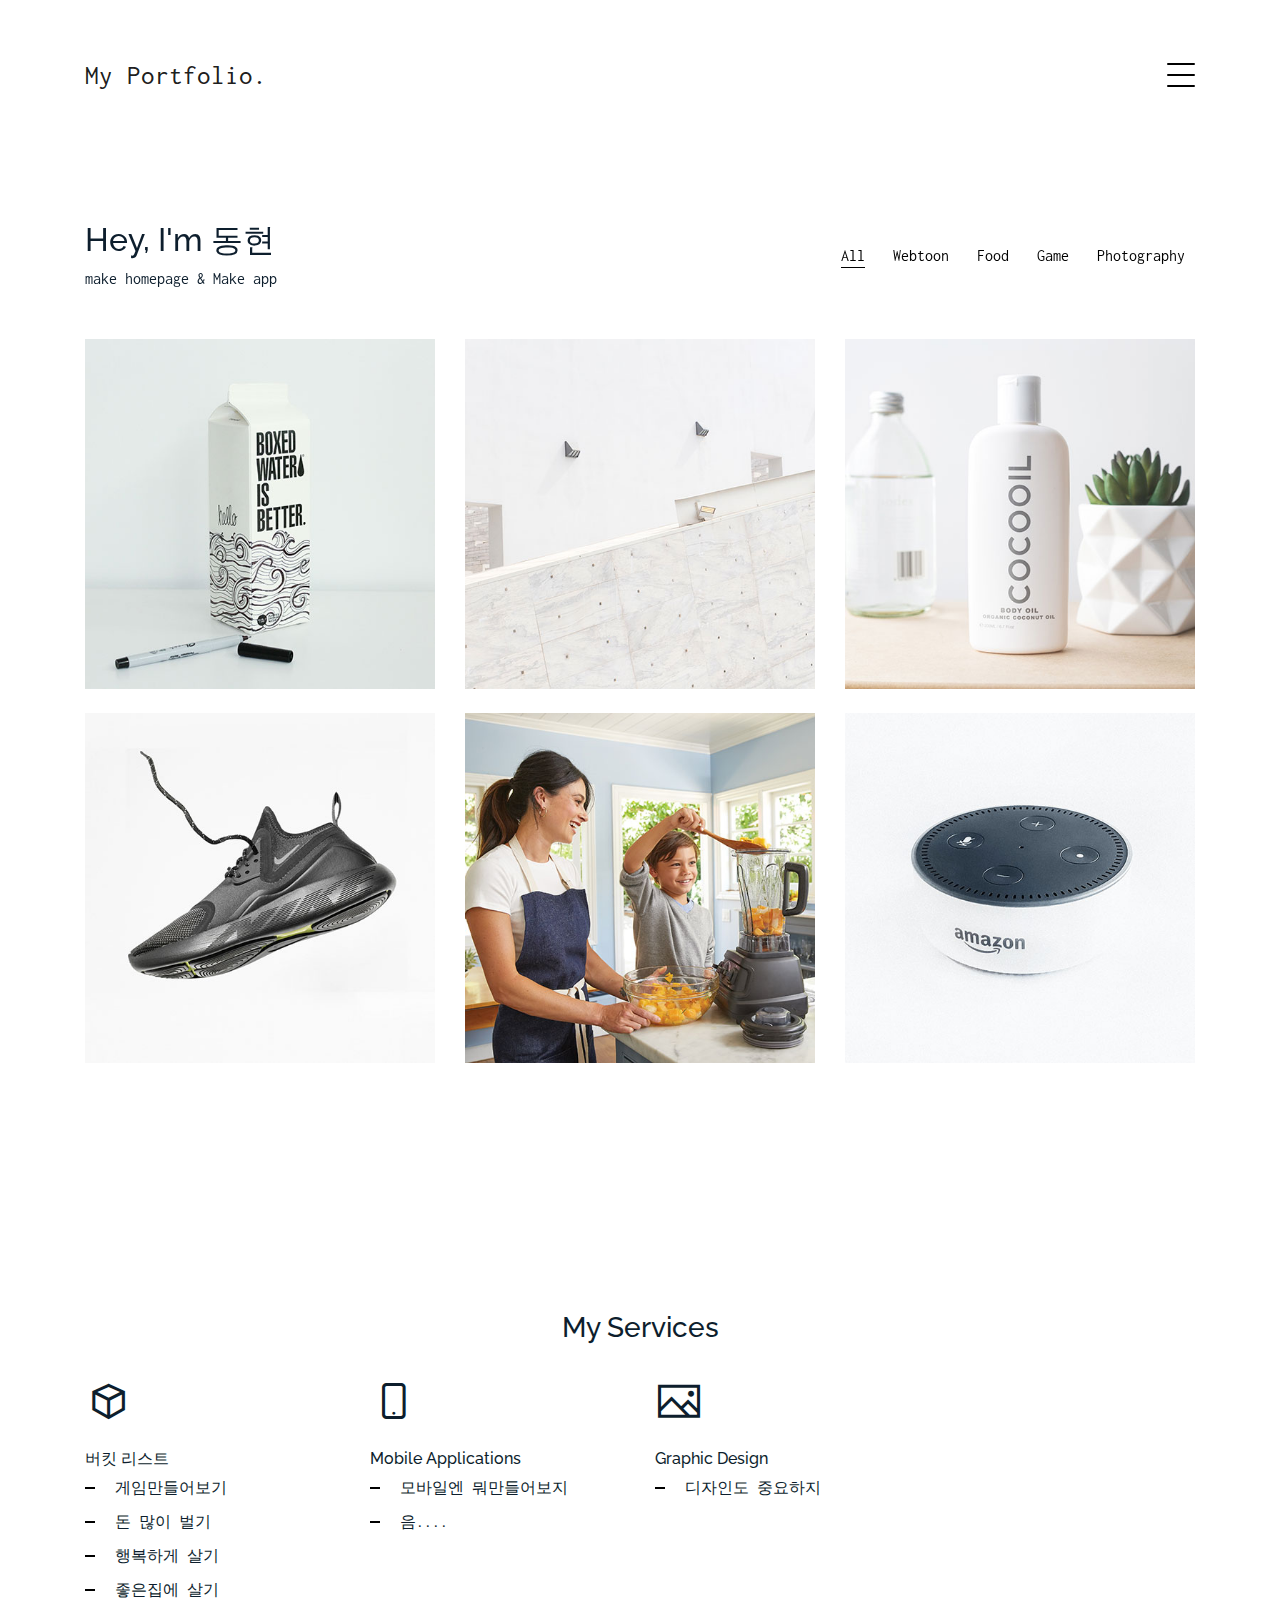
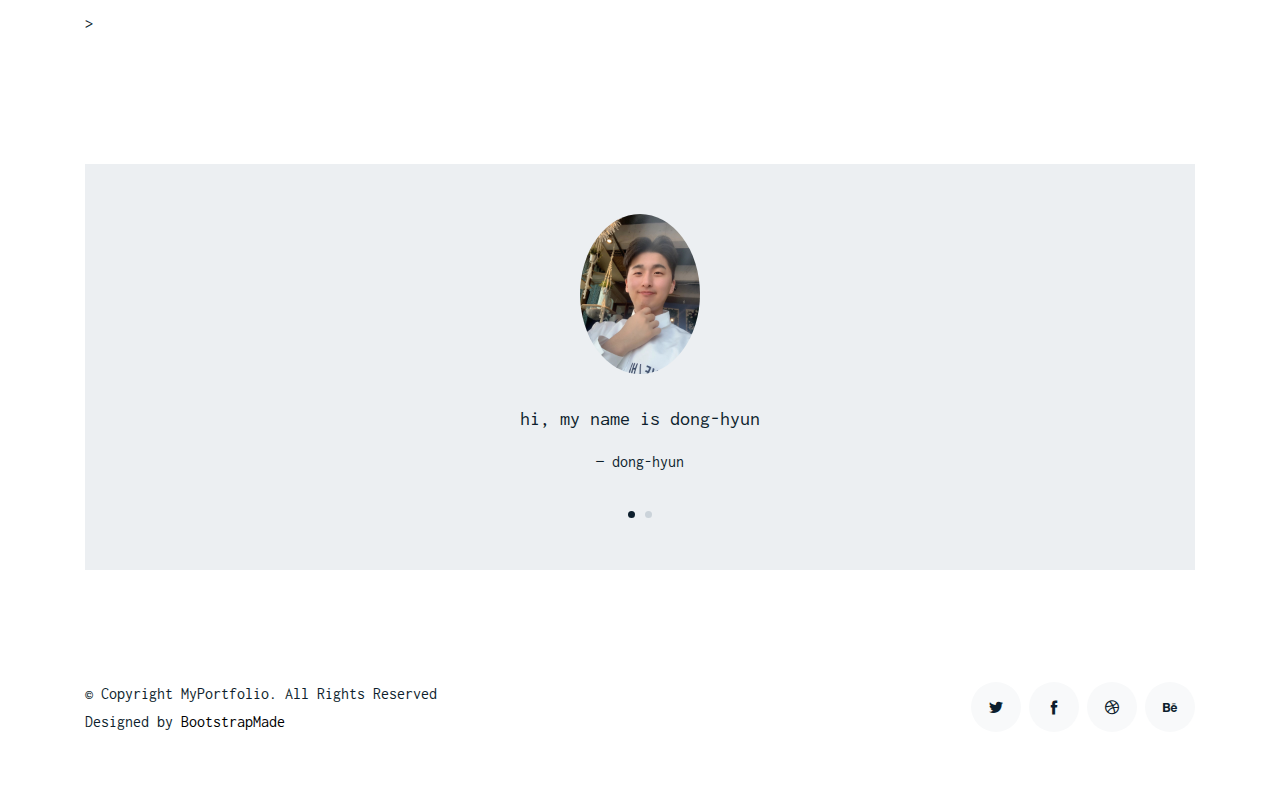
==== commit b37c0dc9: "Update index.html" ====
--- a/index.html
+++ b/index.html
@@ -85,9 +85,9 @@
           <div class="col-md-12 col-lg-6 text-left text-lg-right" data-aos="fade-up" data-aos-delay="100">
             <div id="filters" class="filters">
               <a href="#" data-filter="*" class="active">All</a>
-              <a href="#" data-filter=".web">Web</a>
-              <a href="#" data-filter=".design">Design</a>
-              <a href="#" data-filter=".branding">Branding</a>
+              <a href="#" data-filter=".web">Webtoon</a>
+              <a href="#" data-filter=".design">Food</a>
+              <a href="#" data-filter=".branding">Game</a>
               <a href="#" data-filter=".photography">Photography</a>
             </div>
           </div>
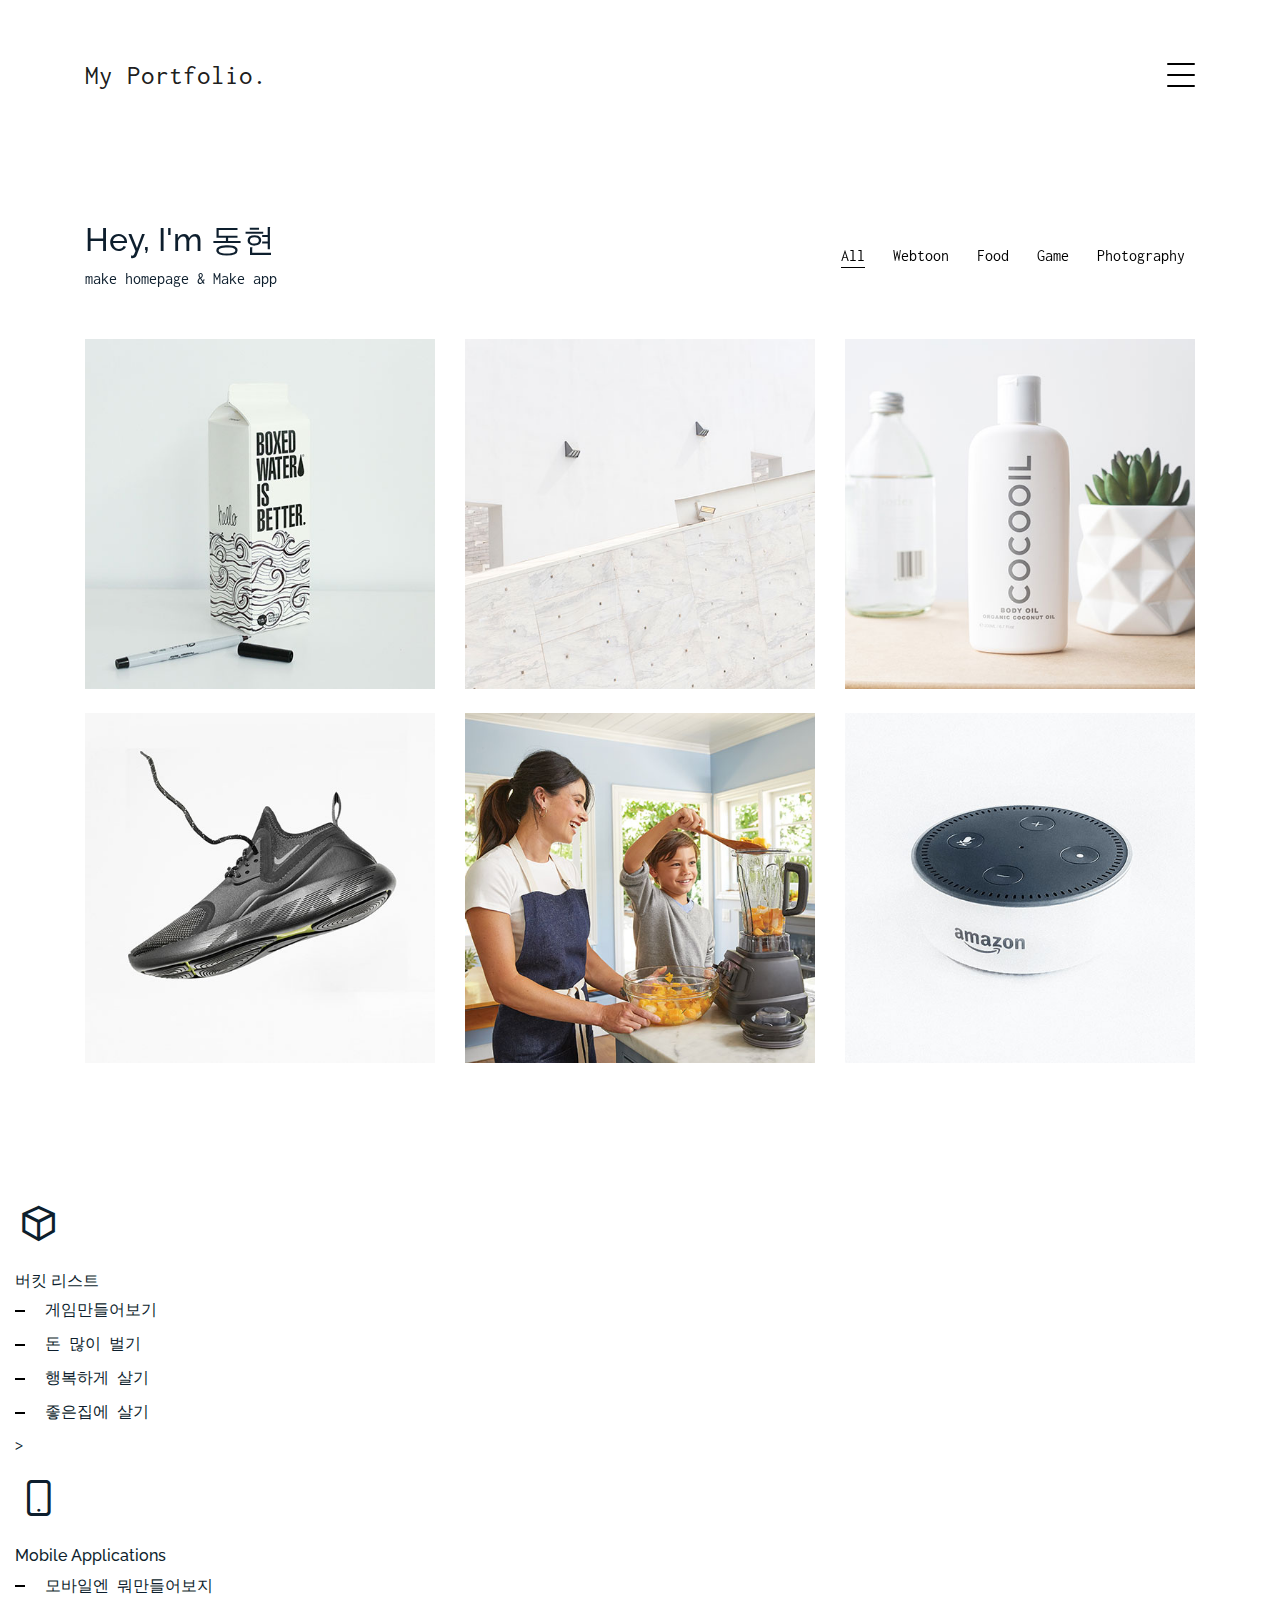
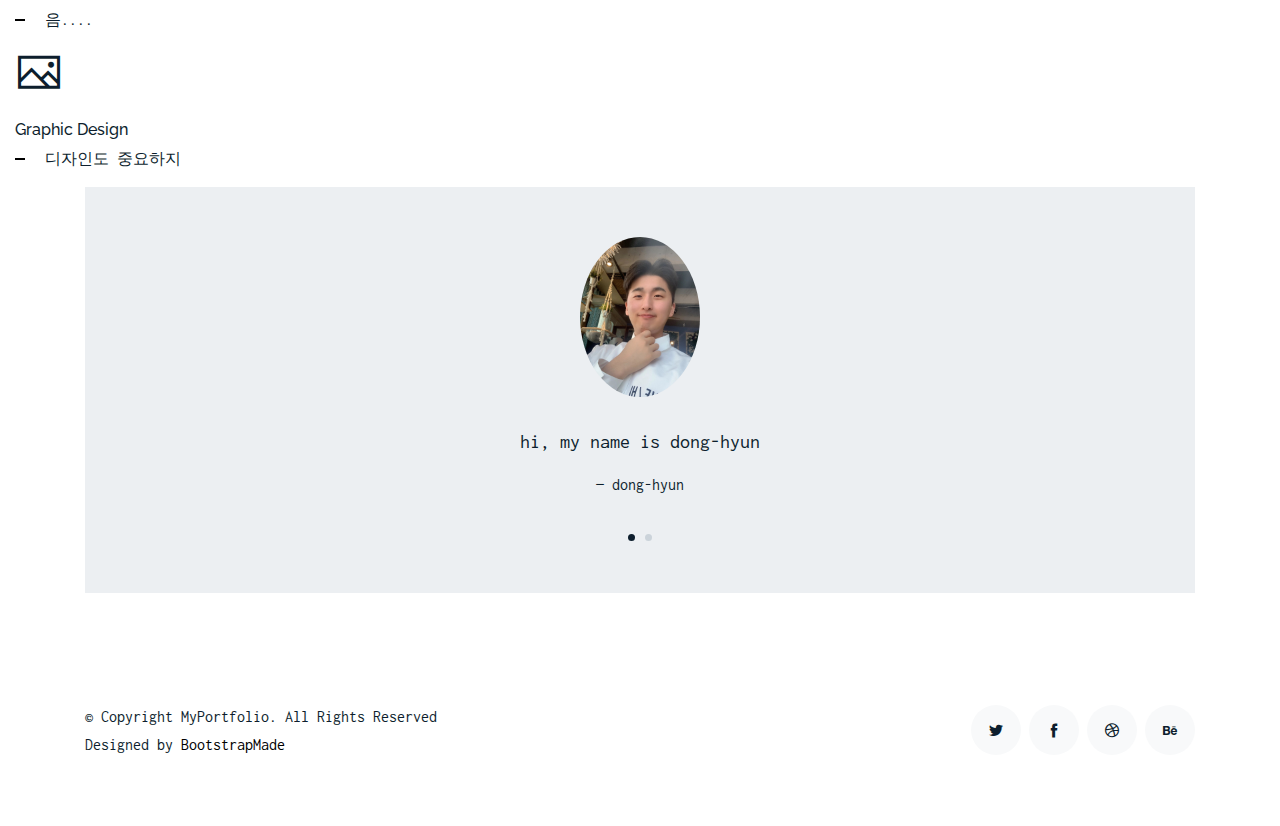
==== commit e7f1ccc7: "Update index.html" ====
--- a/index.html
+++ b/index.html
@@ -151,14 +151,6 @@
       </div>
     </div>
 
-    <div class="site-section">
-      <div class="container">
-        <div class="row justify-content-center text-center mb-4">
-          <div class="col-5">
-            <h3 class="h3 heading">My Services</h3>
-          </div>
-        </div>
-        <div class="row">
 
           <div class="col-12 col-sm-6 col-md-6 col-lg-3">
             <span class="la la-cube la-3x mb-4"></span>
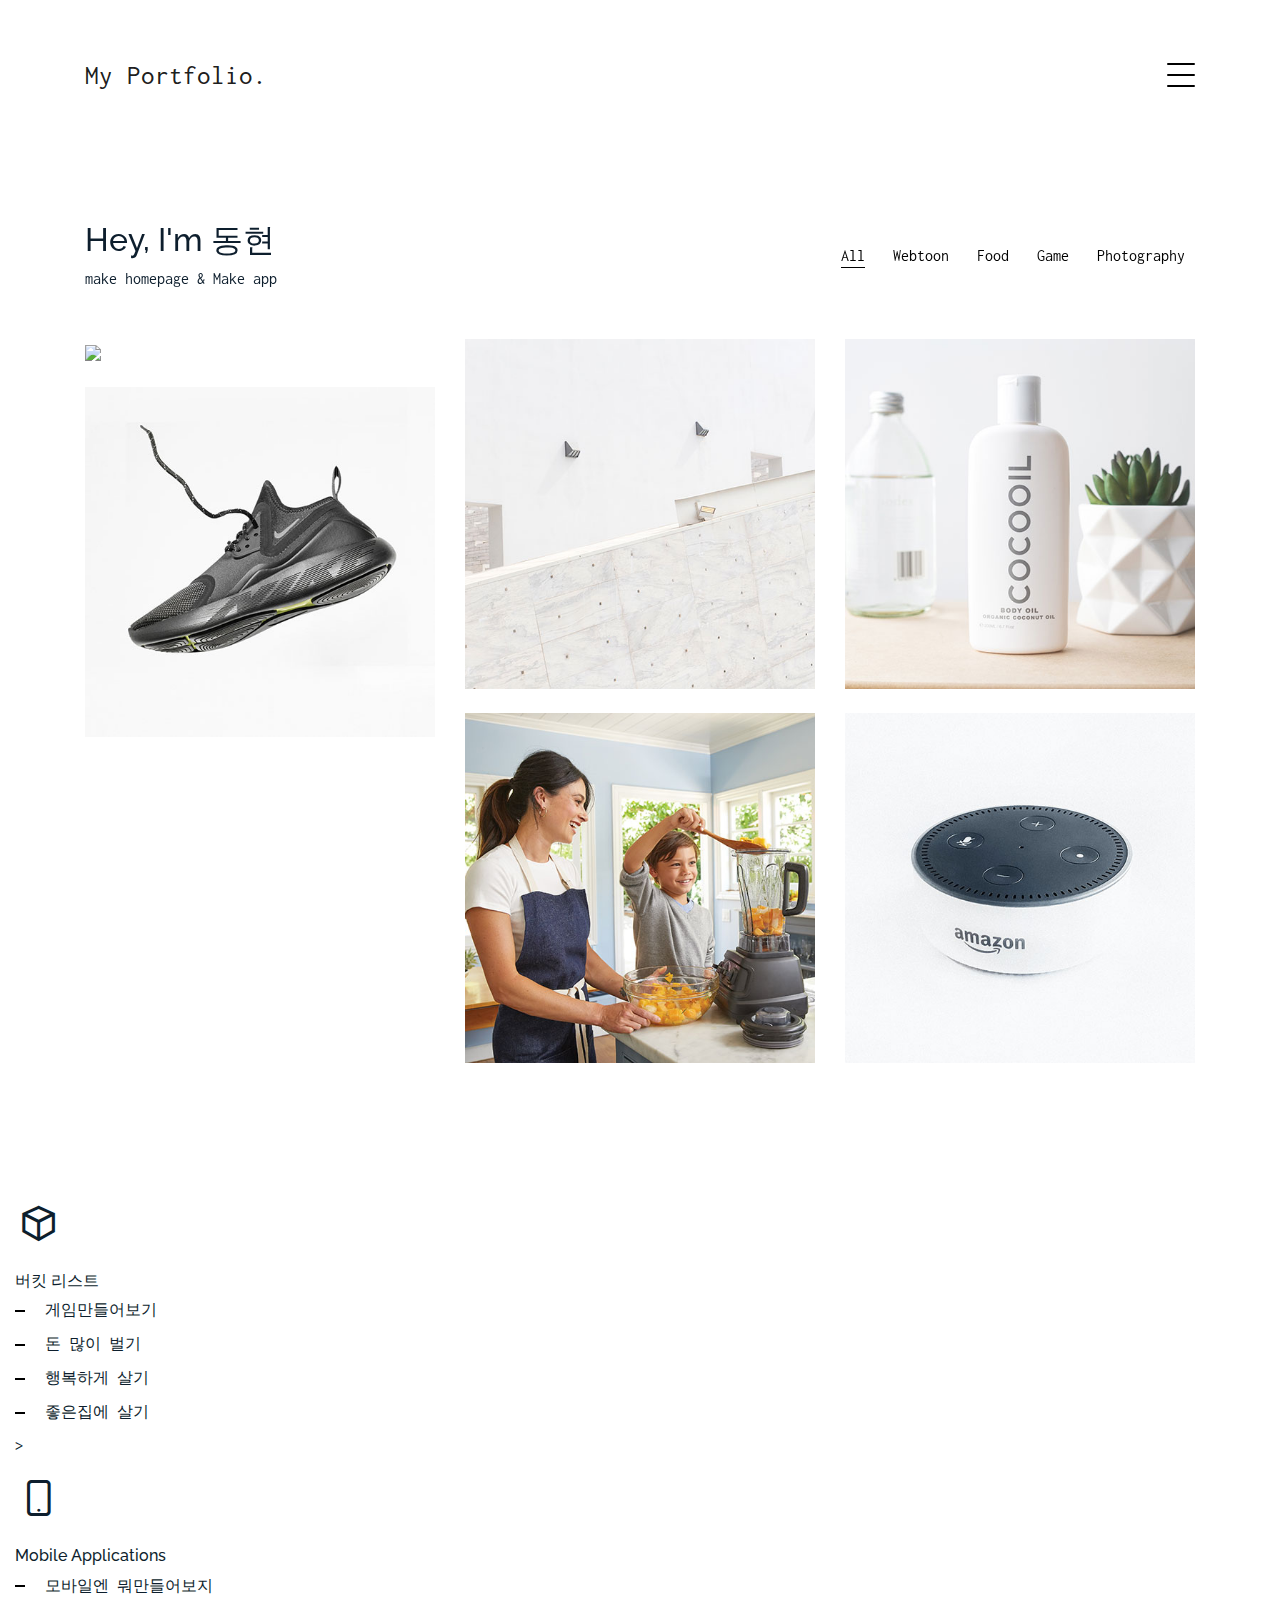
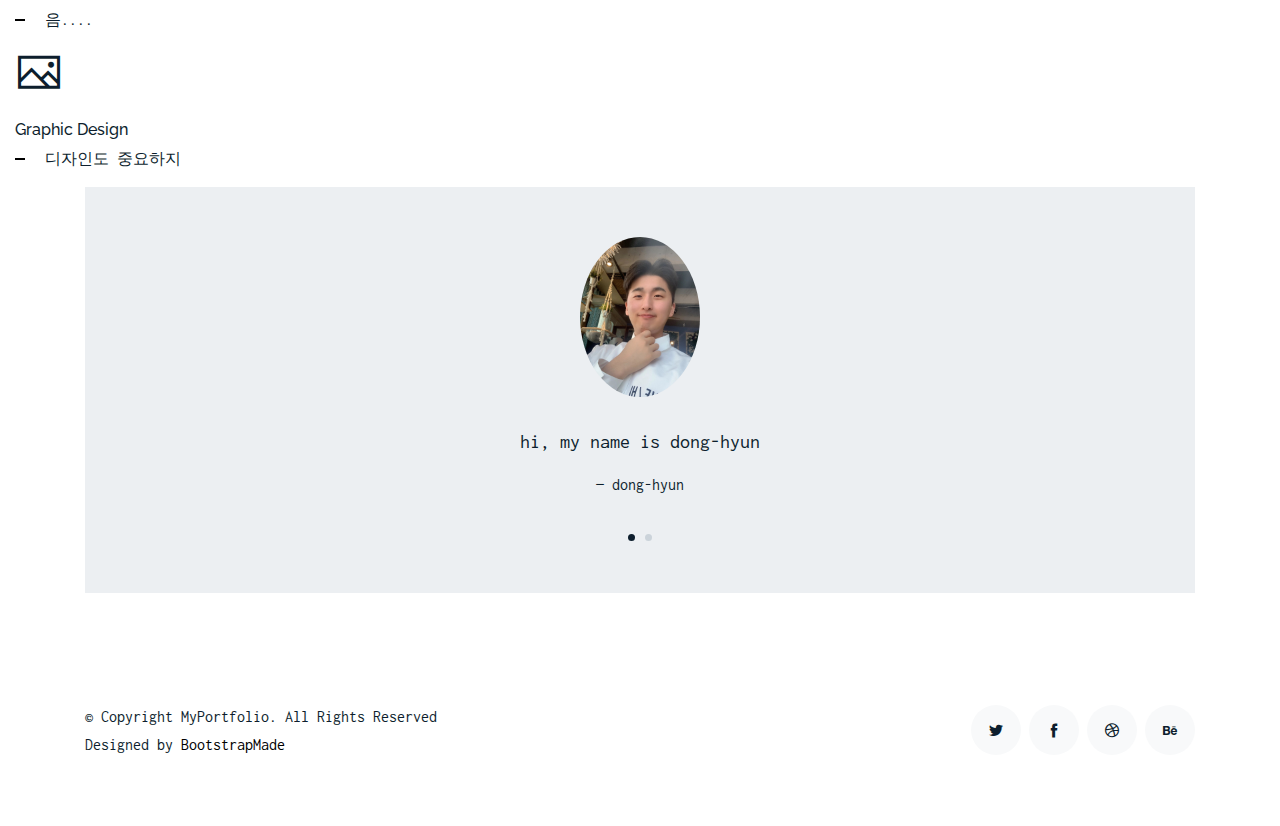
==== commit 08395113: "Update index.html" ====
--- a/index.html
+++ b/index.html
@@ -99,7 +99,7 @@
                 <h3>Boxed Water</h3>
                 <span>Web</span>
               </div>
-              <img class="img-fluid" src="img/img_1.jpg">
+              <img class="img-fluid" src="img/LoL.png">
             </a>
           </div>
           <div class="item photography col-sm-6 col-md-4 col-lg-4 mb-4">
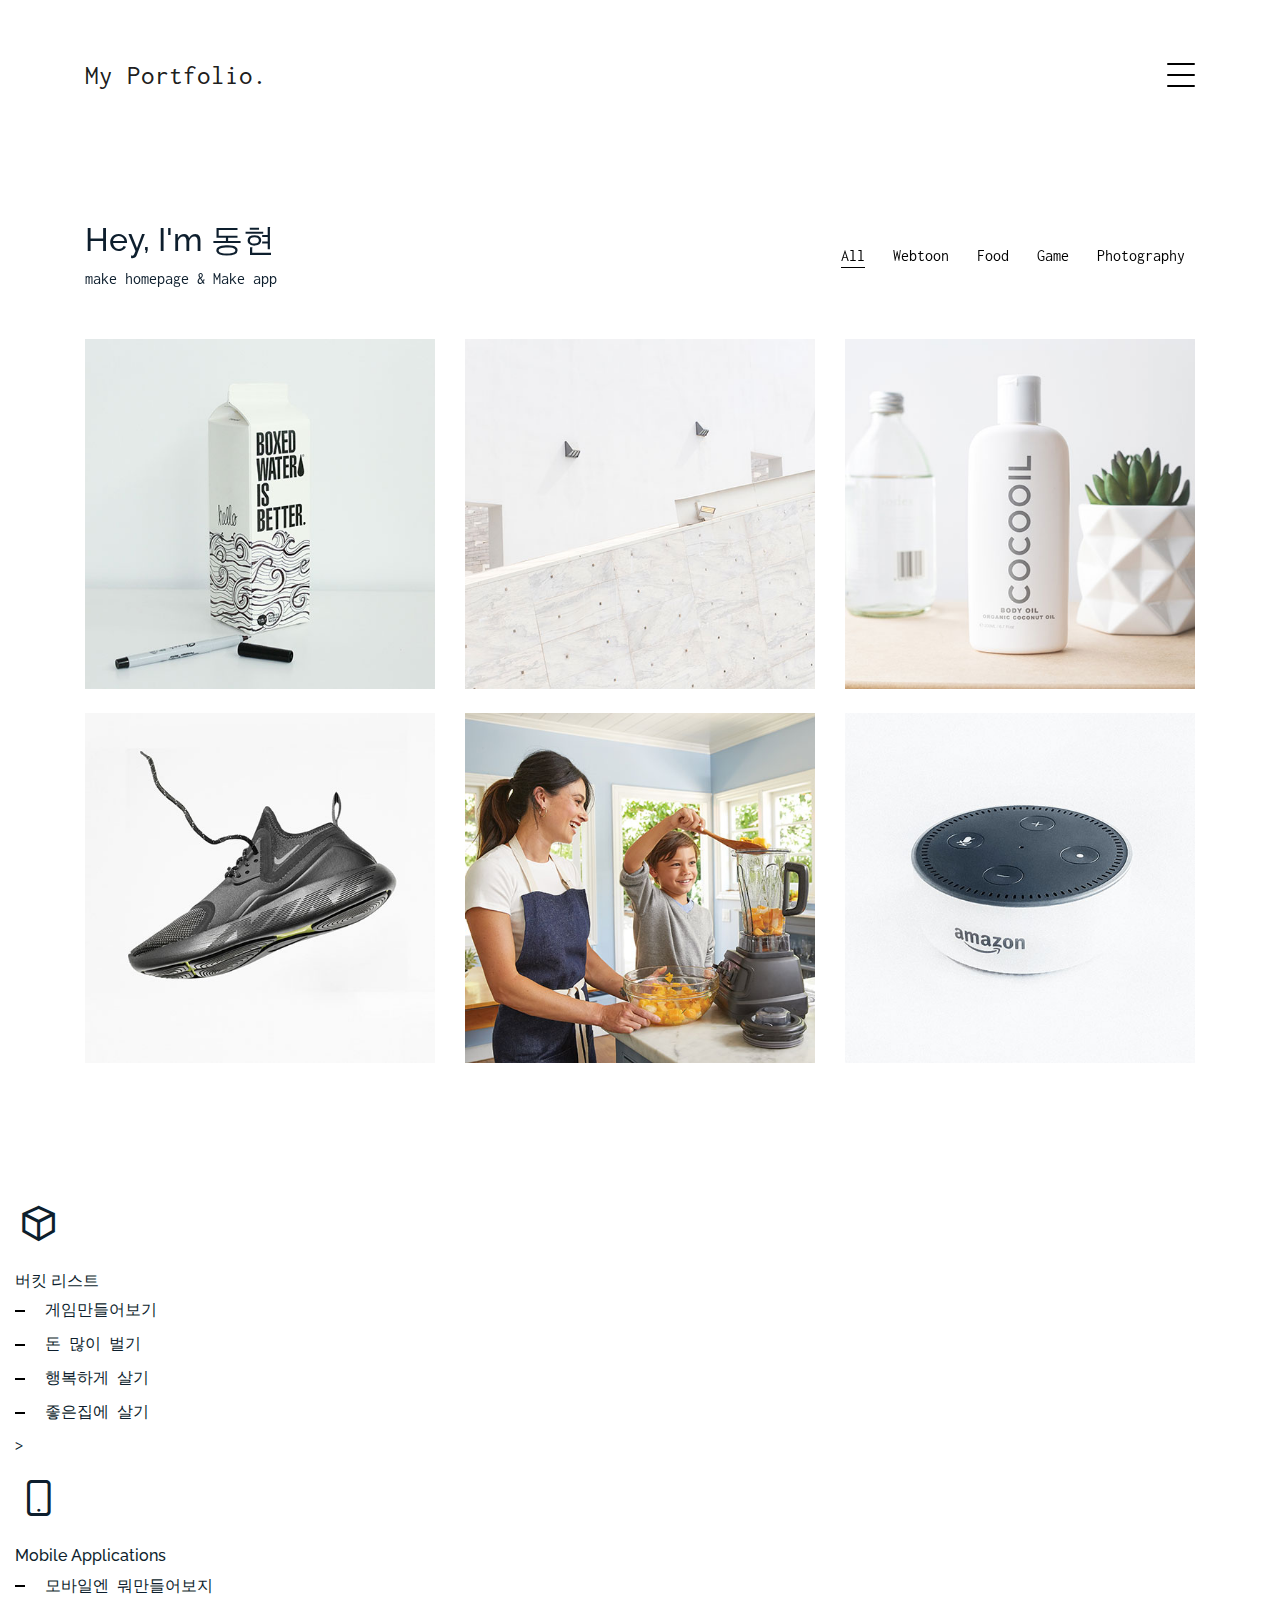
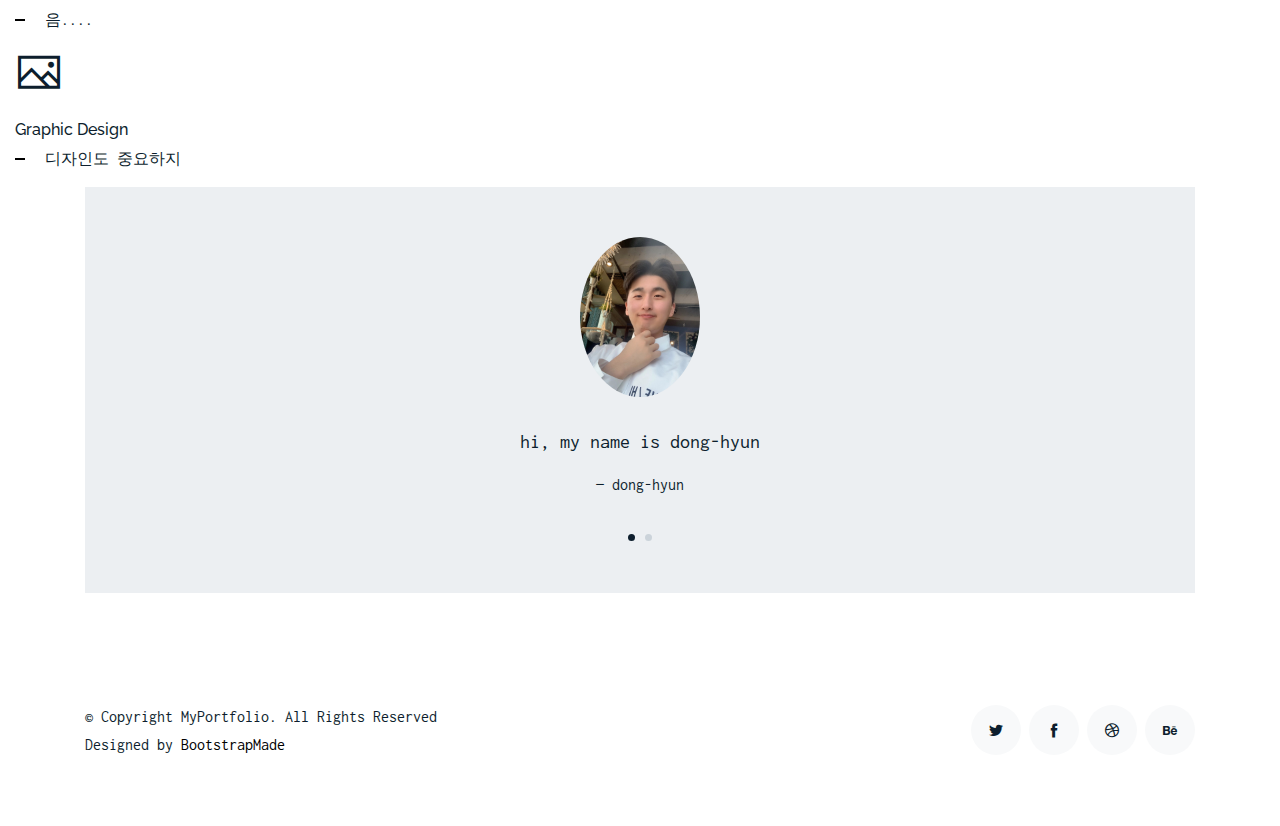
==== commit 0cf40f49: "Update index.html" ====
--- a/index.html
+++ b/index.html
@@ -99,7 +99,7 @@
                 <h3>Boxed Water</h3>
                 <span>Web</span>
               </div>
-              <img class="img-fluid" src="img/LoL.png">
+              <img class="img-fluid" src="img/img_1.jpg">
             </a>
           </div>
           <div class="item photography col-sm-6 col-md-4 col-lg-4 mb-4">
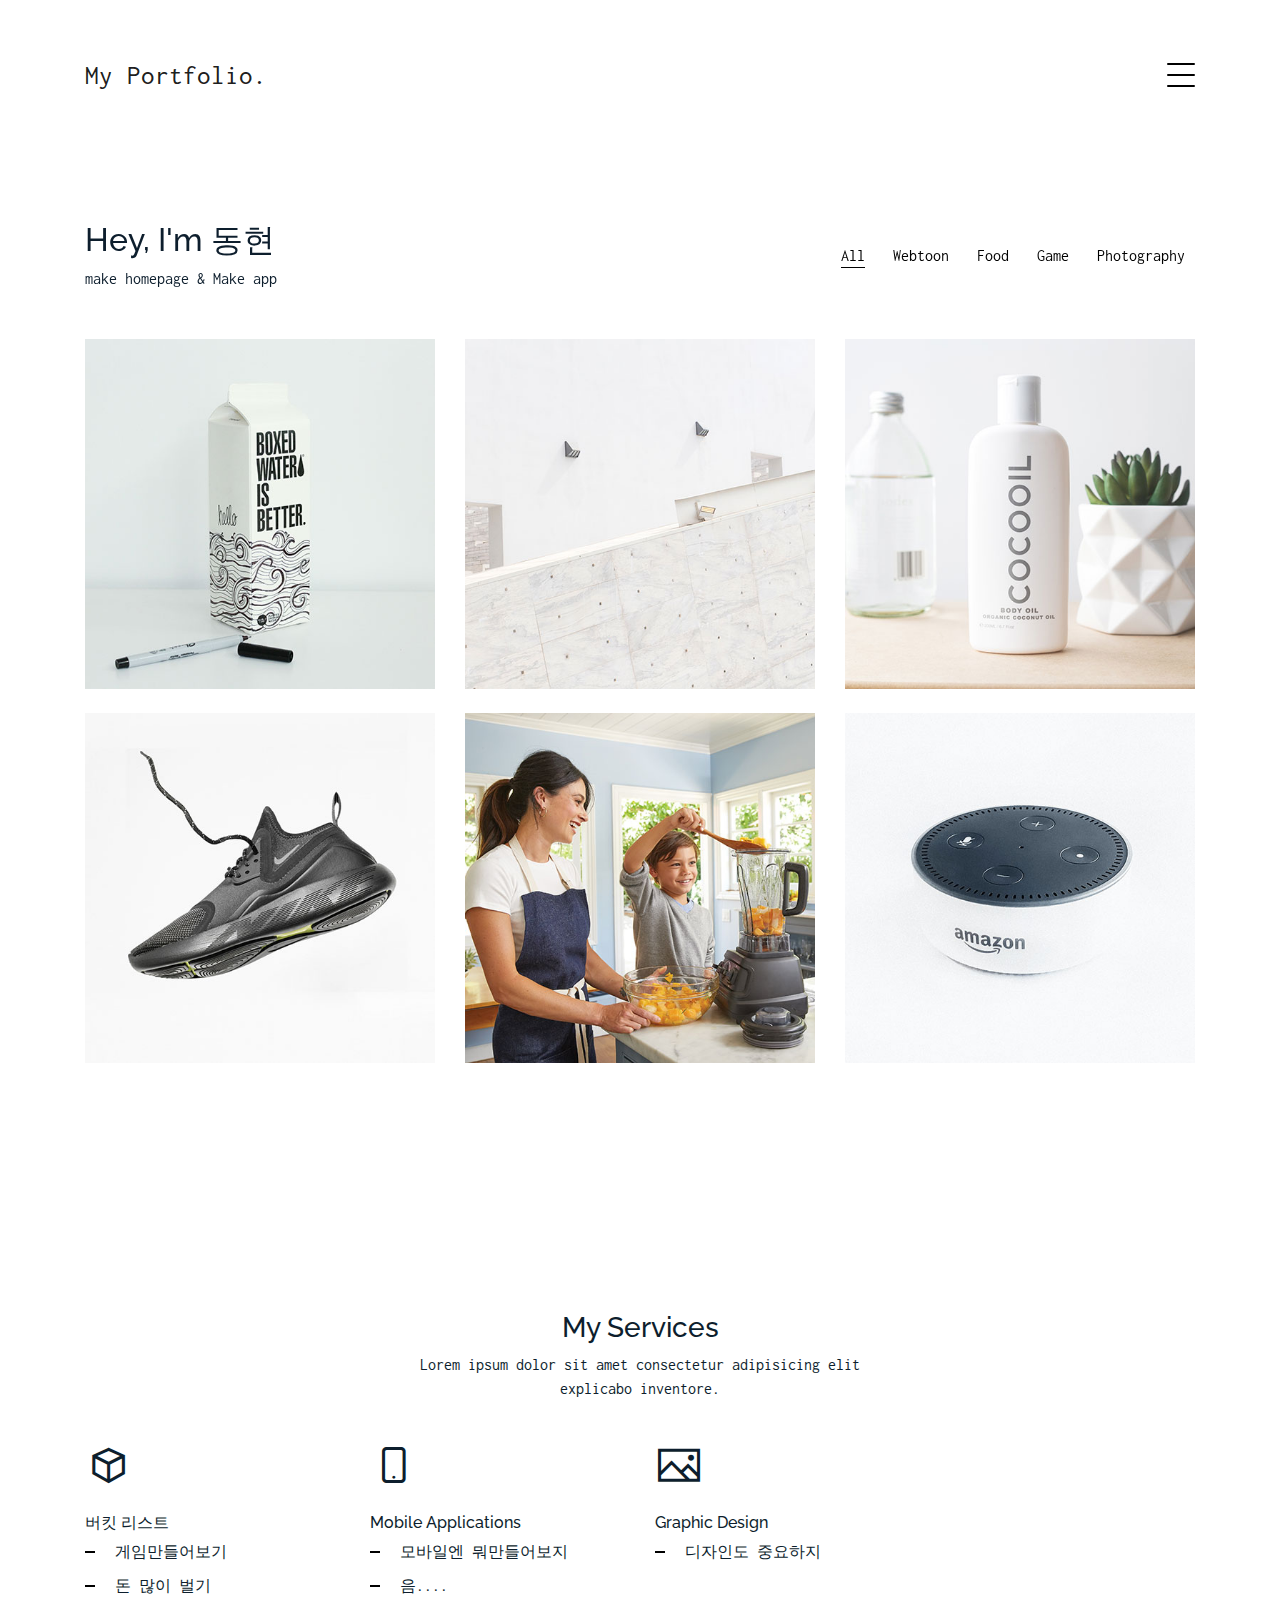
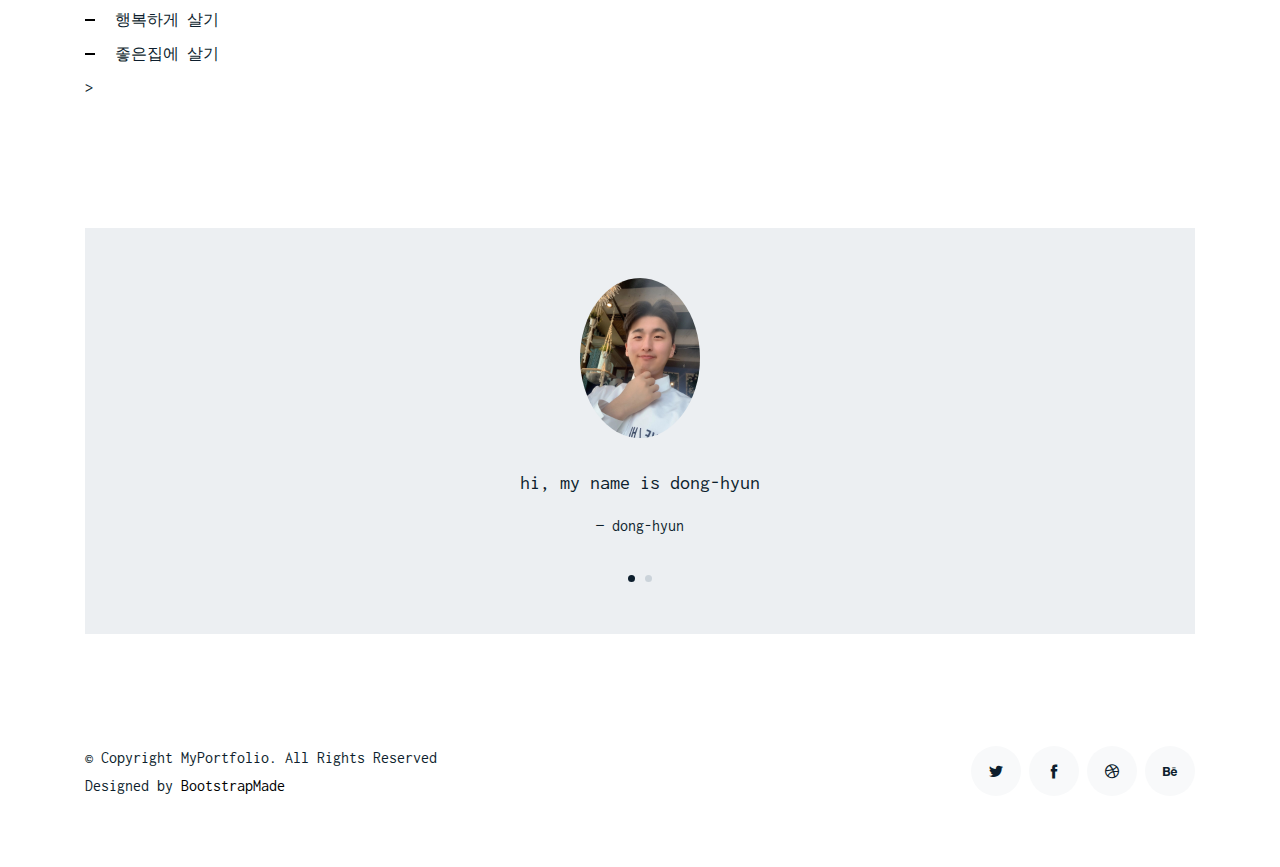
==== commit 909e522a: "Update index.html" ====
--- a/index.html
+++ b/index.html
@@ -150,7 +150,15 @@
         </div>
       </div>
     </div>
-
+    <div class="site-section">
+          <div class="container">
+            <div class="row justify-content-center text-center mb-4">
+              <div class="col-5">
+                <h3 class="h3 heading">My Services</h3>
+                <p>Lorem ipsum dolor sit amet consectetur adipisicing elit explicabo inventore.</p>
+              </div>
+            </div>
+            <div class="row">
 
           <div class="col-12 col-sm-6 col-md-6 col-lg-3">
             <span class="la la-cube la-3x mb-4"></span>
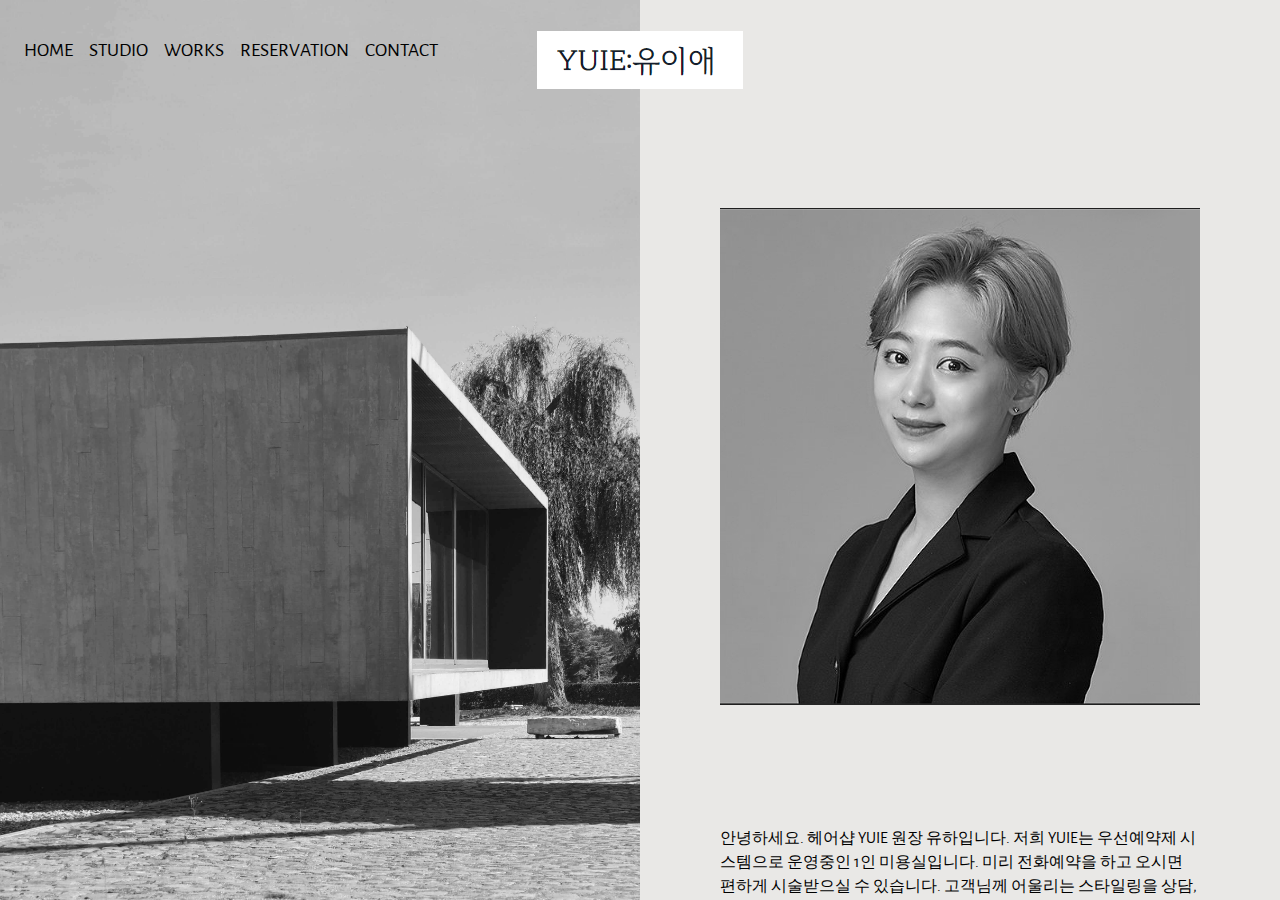
==== commit cbf42c1c: "commit" ====
--- a/index.html
+++ b/index.html
@@ -1,262 +1,99 @@
 <!DOCTYPE html>
-<html lang="en">
+<html lang="en" class="no-js">
+   <head>
+      <!-- Meta -->
+      <title>Home</title>
+      <meta charset="UTF-8">
+      <meta name="description" content="Free HTML template">
+      <meta name="keywords" content="HTML, template, free">
+      <meta name="author" content="Nicola Tolin">
+      <meta name="viewport" content="width=device-width, initial-scale=1.0">
+      <!-- Styles -->
+      <link href="vendor/bootstrap/css/bootstrap.min.css" rel="stylesheet" type="text/css"/>
+      <link href="vendor/animate/animate.css" rel="stylesheet" type="text/css"/>
+      <link href="css/style.css" rel="stylesheet" type="text/css"/>
+   </head>
+   <body>
+      <nav class="navbar navbar-expand-lg navbar-dark">
+         <a class="navbar-brand mx-auto" href="index.html">
+         <img src="img/logo-black.png" height="58" alt="Logo">
+         </a>
+         <div id="toggler" class="wrapper custom-toggler navbar-toggler" data-toggle="collapse" data-target=".navbar-collapse">
+            <div class="menu-toggle">
+               <span class="icon-bars custom-toggler navbar-toggler-icon"></span>
+            </div>
+         </div>
+         <div id="toggle-nav" class="navbar-collapse collapse">
+            <ul class="navbar-nav">
+               <li class="nav-item"> <a class="nav-link" href="index.html">Home</a> </li>
+               <li class="nav-item"> <a class="nav-link" href="studio.html">Studio</a> </li>
+               <li class="nav-item"> <a class="nav-link" href="works.html">Works</a> </li>
+               <li class="nav-item"> <a class="nav-link" href="reservation.html">Reservation</a> </li>  
+               <li class="nav-item"> <a class="nav-link" href="contact.html">Contact</a> </li>
+            </ul>
+            <div id="social"><p>Your it to gave life whom as. Favourable dissimilar resolution led for and had.</p></div>
+         </div>
+      </nav>
+      <div class="Container">
+         <div class="Content">
+            <div class="Wrapper">
+               <div class="LeftContent col-xl-6 col-sm-12 split-image-left background-1">
+               </div>
+               <div class="RightContent col-xl-6 col-sm-12 split-image-right">
+                  <div class="row justify-content-center">
+                     <div class="col-9">
+                        <div class="row">
+                           <div class="">
+                              <img class="img-fluid pt-5 pb-5" src="img/photo-7.png" alt="Photo">
+                              <p> 
+                                 <br><br>
+                                
+                              </p>
+                              안녕하세요. 헤어샵 YUIE 원장 유하입니다.
 
-<head>
-  <meta charset="utf-8">
-  <title>MyPortfolio</title>
-  <meta content="width=device-width, initial-scale=1.0" name="viewport">
-  <meta content="" name="keywords">
-  <meta content="" name="description">
-
-  <!-- Favicons -->
-  <link href="img/favicon.png" rel="icon">
-  <link href="img/apple-touch-icon.png" rel="apple-touch-icon">
-
-  <!-- Google Fonts -->
-  <link href="https://fonts.googleapis.com/css?family=Inconsolata:400,700|Raleway:400,700&display=swap"
-    rel="stylesheet">
-
-  <!-- Bootstrap CSS File -->
-  <link href="vendor/bootstrap/css/bootstrap.min.css" rel="stylesheet">
-
-  <!-- Vendor CSS Files -->
-  <link href="vendor/icofont/icofont.min.css" rel="stylesheet">
-  <link href="vendor/line-awesome/css/line-awesome.min.css" rel="stylesheet">
-  <link href="vendor/aos/aos.css" rel="stylesheet">
-  <link href="vendor/owlcarousel/assets/owl.carousel.min.css" rel="stylesheet">
-
-  <!-- Template Main CSS File -->
-  <link href="css/style.css" rel="stylesheet">
-
-  <!-- =======================================================
-    Template Name: MyPortfolio
-    Template URL: https://bootstrapmade.com/myportfolio-bootstrap-portfolio-website-template/
-    Author: BootstrapMade.com
-    Author URL: https://bootstrapmade.com/
-  ======================================================= -->
-</head>
-
-<body>
-
-  <div class="collapse navbar-collapse custom-navmenu" id="main-navbar">
-    <div class="container py-2 py-md-5">
-      <div class="row align-items-start">
-        <div class="col-md-2">
-          <ul class="custom-menu">
-            <li class="active"><a href="index.html">Home</a></li>
-            <li><a href="about.html">About Me</a></li>
-            <li><a href="services.html">Services</a></li>
-            <li><a href="works.html">Works</a></li>
-            <li><a href="contact.html">Contact</a></li>
-          </ul>
-        </div>
-        <div class="col-md-6 d-none d-md-block  mr-auto">
-          </div>
-        </div>
-        <div class="col-md-4 d-none d-md-block">
-          <h3>Hire Me</h3>
-         <p><a href="#">zmfktm12@naver.com</a></p>
-        </div>
+                              저희 YUIE는 우선예약제 시스템으로 운영중인 1인 미용실입니다.
+                              
+                              미리 전화예약을 하고 오시면 편하게 시술받으실 수 있습니다.
+                              
+                              고객님께 어울리는 스타일링을 상담,추천해드리고 모발과 두피의 건강을 생각하여 좋은 약제를 사용합니다.
+                              <br><br>
+                               항상 고객분들의 만족스러움을 충족시켜드리고 완벽한 스타일링을 위해 노력하겠습니다.
+                               <br><br>
+                              감사합니다.
+                              
+                              ​
+                              
+                              ​
+                              
+                              ​
+                              
+                              ​
+                              <br><br>
+                              영업시간
+                              <br><br>
+                              오전 10시 ~ 오후 8시
+                              <br><br>
+                              ​
+                              
+                              ※매주 일요일은 휴무입니다※
+                              </p>
+                              <img class="signature float-right" src="img/signature.png" alt="Signature">
+                           </div>
+                        </div>
+                     </div>
+                  </div>
+               </div>
+            </div>
+         </div>
       </div>
-
-    </div>
-  </div>
-
-  <nav class="navbar navbar-light custom-navbar">
-    <div class="container">
-      <a class="navbar-brand" href="index.html">My Portfolio.</a>
-
-      <a href="#" class="burger" data-toggle="collapse" data-target="#main-navbar">
-        <span></span>
-      </a>
-
-    </div>
-  </nav>
-
-  <main id="main">
-
-    <div class="site-section site-portfolio">
-      <div class="container">
-        <div class="row mb-5 align-items-center">
-          <div class="col-md-12 col-lg-6 mb-4 mb-lg-0" data-aos="fade-up">
-            <h2>Hey, I'm 동현 </h2>
-            <p class="mb-0"> make homepage &amp; Make app</p>
-          </div>
-          <div class="col-md-12 col-lg-6 text-left text-lg-right" data-aos="fade-up" data-aos-delay="100">
-            <div id="filters" class="filters">
-              <a href="#" data-filter="*" class="active">All</a>
-              <a href="#" data-filter=".web">Webtoon</a>
-              <a href="#" data-filter=".design">Food</a>
-              <a href="#" data-filter=".branding">Game</a>
-              <a href="#" data-filter=".photography">Photography</a>
-            </div>
-          </div>
-        </div>
-        <div id="portfolio-grid" class="row no-gutter" data-aos="fade-up" data-aos-delay="200">
-          <div class="item web col-sm-6 col-md-4 col-lg-4 mb-4">
-            <a href="work-single.html" class="item-wrap fancybox">
-              <div class="work-info">
-                <h3>Boxed Water</h3>
-                <span>Web</span>
-              </div>
-              <img class="img-fluid" src="img/img_1.jpg">
-            </a>
-          </div>
-          <div class="item photography col-sm-6 col-md-4 col-lg-4 mb-4">
-            <a href="work-single.html" class="item-wrap fancybox">
-              <div class="work-info">
-                <h3>Build Indoo</h3>
-                <span>Photography</span>
-              </div>
-              <img class="img-fluid" src="img/img_2.jpg">
-            </a>
-          </div>
-          <div class="item branding col-sm-6 col-md-4 col-lg-4 mb-4">
-            <a href="work-single.html" class="item-wrap fancybox">
-              <div class="work-info">
-                <h3>Cocooil</h3>
-                <span>Branding</span>
-              </div>
-              <img class="img-fluid" src="img/img_3.jpg">
-            </a>
-          </div>
-          <div class="item design col-sm-6 col-md-4 col-lg-4 mb-4">
-            <a href="work-single.html" class="item-wrap fancybox">
-              <div class="work-info">
-                <h3>Nike Shoe</h3>
-                <span>Design</span>
-              </div>
-              <img class="img-fluid" src="img/img_4.jpg">
-            </a>
-          </div>
-          <div class="item photography col-sm-6 col-md-4 col-lg-4 mb-4">
-            <a href="work-single.html" class="item-wrap fancybox">
-              <div class="work-info">
-                <h3>Kitchen Sink</h3>
-                <span>Photography</span>
-              </div>
-              <img class="img-fluid" src="img/img_5.jpg">
-            </a>
-          </div>
-          <div class="item branding col-sm-6 col-md-4 col-lg-4 mb-4">
-            <a href="work-single.html" class="item-wrap fancybox">
-              <div class="work-info">
-                <h3>Amazon</h3>
-                <span>brandingn</span>
-              </div>
-              <img class="img-fluid" src="img/img_6.jpg">
-            </a>
-          </div>
-        </div>
-      </div>
-    </div>
-    <div class="site-section">
-          <div class="container">
-            <div class="row justify-content-center text-center mb-4">
-              <div class="col-5">
-                <h3 class="h3 heading">My Services</h3>
-                <p>Lorem ipsum dolor sit amet consectetur adipisicing elit explicabo inventore.</p>
-              </div>
-            </div>
-            <div class="row">
-
-          <div class="col-12 col-sm-6 col-md-6 col-lg-3">
-            <span class="la la-cube la-3x mb-4"></span>
-            <h4 class="h4 mb-2">버킷 리스트</h4>
-            <ul class="list-unstyled list-line">
-              <li>게임만들어보기</li>
-              <li>돈 많이 벌기</li>
-              <li>행복하게 살기</li>
-              <li>좋은집에 살기</li>>
-            </ul>
-          </div>
-          <div class="col-12 col-sm-6 col-md-6 col-lg-3">
-            <span class="la la-mobile la-3x mb-4"></span>
-            <h4 class="h4 mb-2">Mobile Applications</h4>
-            <ul class="list-unstyled list-line">
-              <li>모바일엔 뭐만들어보지</li>
-              <li>음....</li>
-            </ul>
-          </div>
-          <div class="col-12 col-sm-6 col-md-6 col-lg-3">
-            <span class="la la-image la-3x mb-4"></span>
-            <h4 class="h4 mb-2">Graphic Design</h4>
-            <ul class="list-unstyled list-line">
-              <li>디자인도 중요하지</li>
-            </ul>
-          </div>
-        </div>
-      </div>
-    </div>
-
-    <div class="site-section pt-0">
-      <div class="container">
-
-        <div class="owl-carousel testimonial-carousel">
-
-          <div class="testimonial-wrap">
-            <div class="testimonial">
-              <img src="img/im.jpg" alt="Image" class="img-fluid">
-              <blockquote>
-                <p>hi, my name is dong-hyun</p>
-              </blockquote>
-              <p>&mdash; dong-hyun</p>
-            </div>
-          </div>
-
-          <div class="testimonial-wrap">
-            <div class="testimonial">
-              <img src="img/you.png" alt="Image" class="img-fluid">
-              <blockquote>
-                <p>hi, my name is min-uk.</p>
-              </blockquote>
-              <p>&mdash; min-uk </p>
-            </div>
-          </div>
-
-        </div>
-
-      </div>
-    </div>
-  </main>
-  <footer class="footer" role="contentinfo">
-    <div class="container">
-      <div class="row">
-        <div class="col-sm-6">
-          <p class="mb-1">&copy; Copyright MyPortfolio. All Rights Reserved</p>
-          <div class="credits">
-            <!--
-              All the links in the footer should remain intact.
-              You can delete the links only if you purchased the pro version.
-              Licensing information: https://bootstrapmade.com/license/
-              Purchase the pro version with working PHP/AJAX contact form: https://bootstrapmade.com/buy/?theme=MyPortfolio
-            -->
-            Designed by <a href="https://bootstrapmade.com/">BootstrapMade</a>
-          </div>
-        </div>
-        <div class="col-sm-6 social text-md-right">
-          <a href="#"><span class="icofont-twitter"></span></a>
-          <a href="#"><span class="icofont-facebook"></span></a>
-          <a href="#"><span class="icofont-dribbble"></span></a>
-          <a href="#"><span class="icofont-behance"></span></a>
-        </div>
-      </div>
-    </div>
-  </footer>
-
-  <!-- Vendor JS Files -->
-  <script src="vendor/jquery/jquery.min.js"></script>
-  <script src="vendor/jquery/jquery-migrate.min.js"></script>
-  <script src="vendor/bootstrap/js/bootstrap.min.js"></script>
-  <script src="vendor/easing/easing.min.js"></script>
-  <script src="vendor/php-email-form/validate.js"></script>
-  <script src="vendor/isotope/isotope.pkgd.min.js"></script>
-  <script src="vendor/aos/aos.js"></script>
-  <script src="vendor/owlcarousel/owl.carousel.min.js"></script>
-
-  <!-- Template Main JS File -->
-  <script src="js/main.js"></script>
-
-</body>
-
-</html>
+      <!-- Javascript -->
+      <script src="vendor/jquery.min.js"></script>
+      <script src="vendor/bootstrap/js/bootstrap.min.js"></script>
+      <script src="vendor/wow/wow.js"></script>
+      <script src="js/script.js"></script>
+      <script>
+         new WOW().init();
+      </script>
+      <!-- End Javascript -->
+   </body>
+</html>